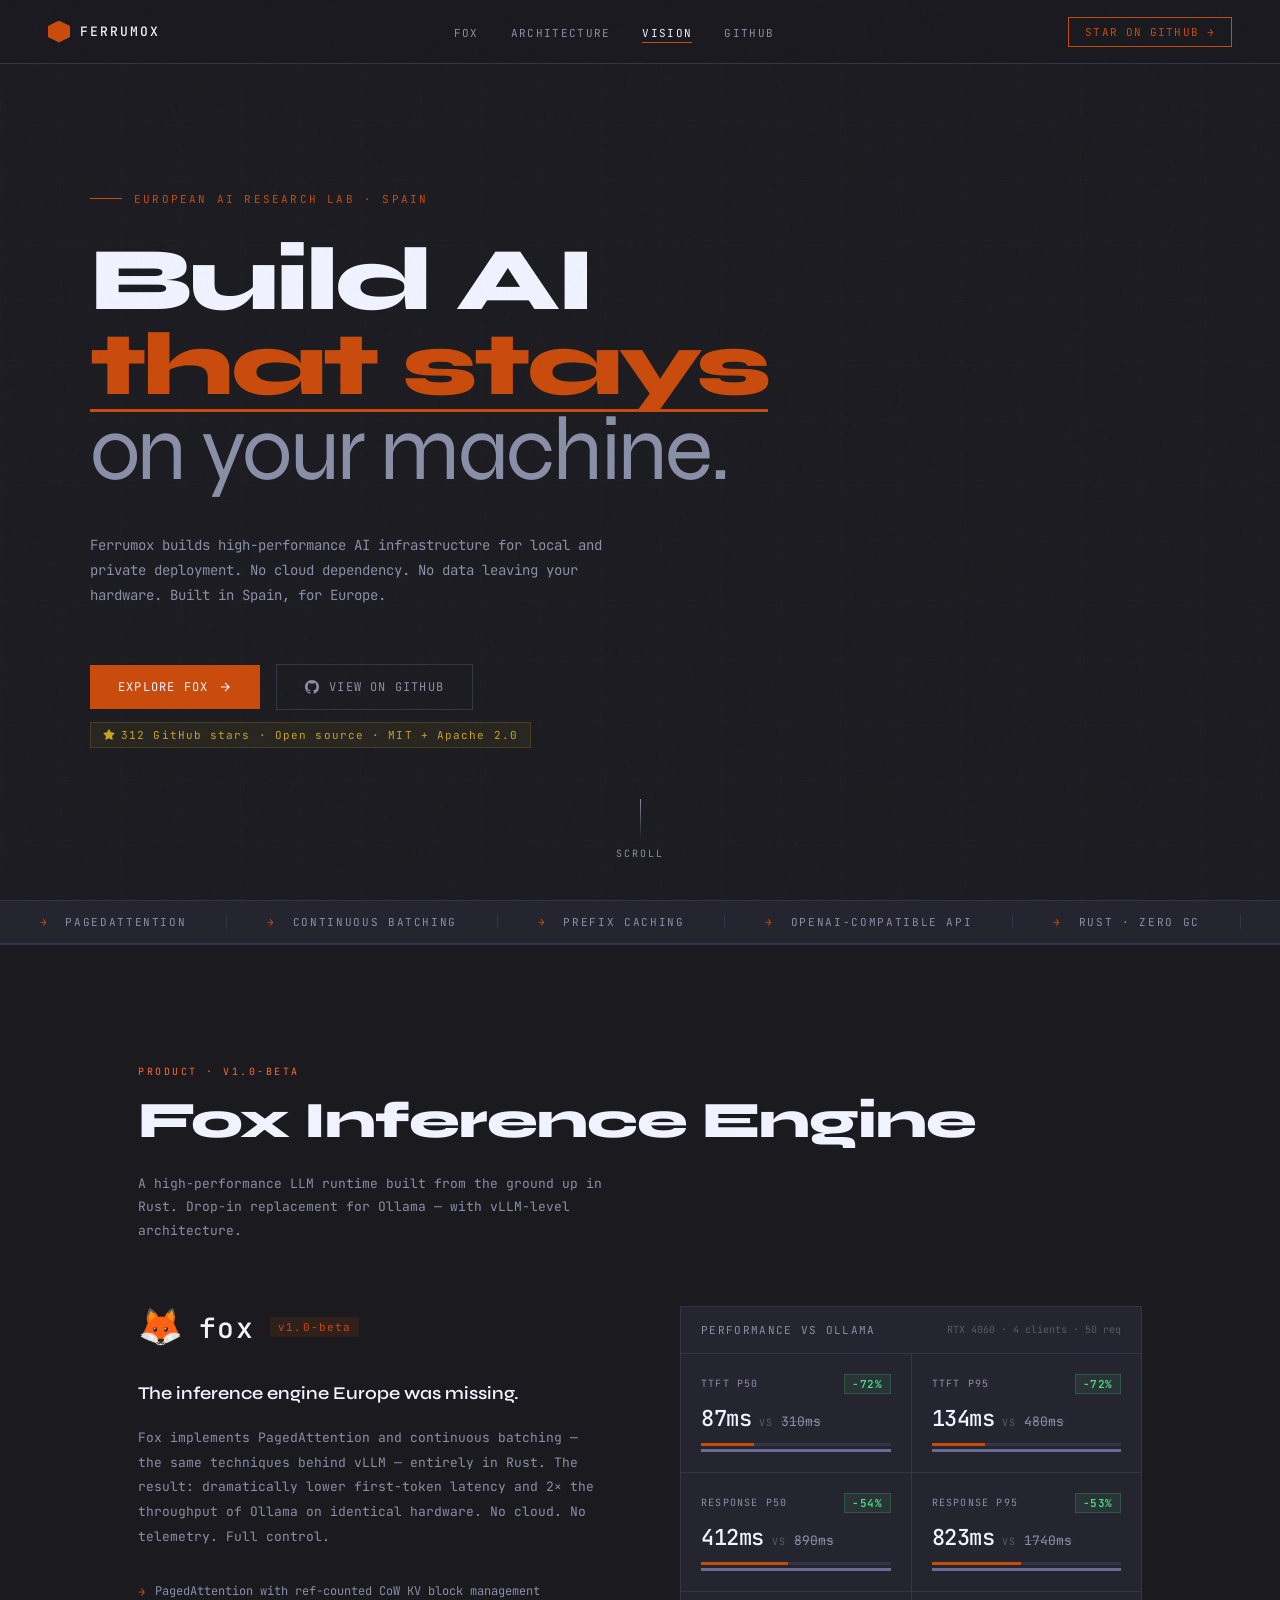
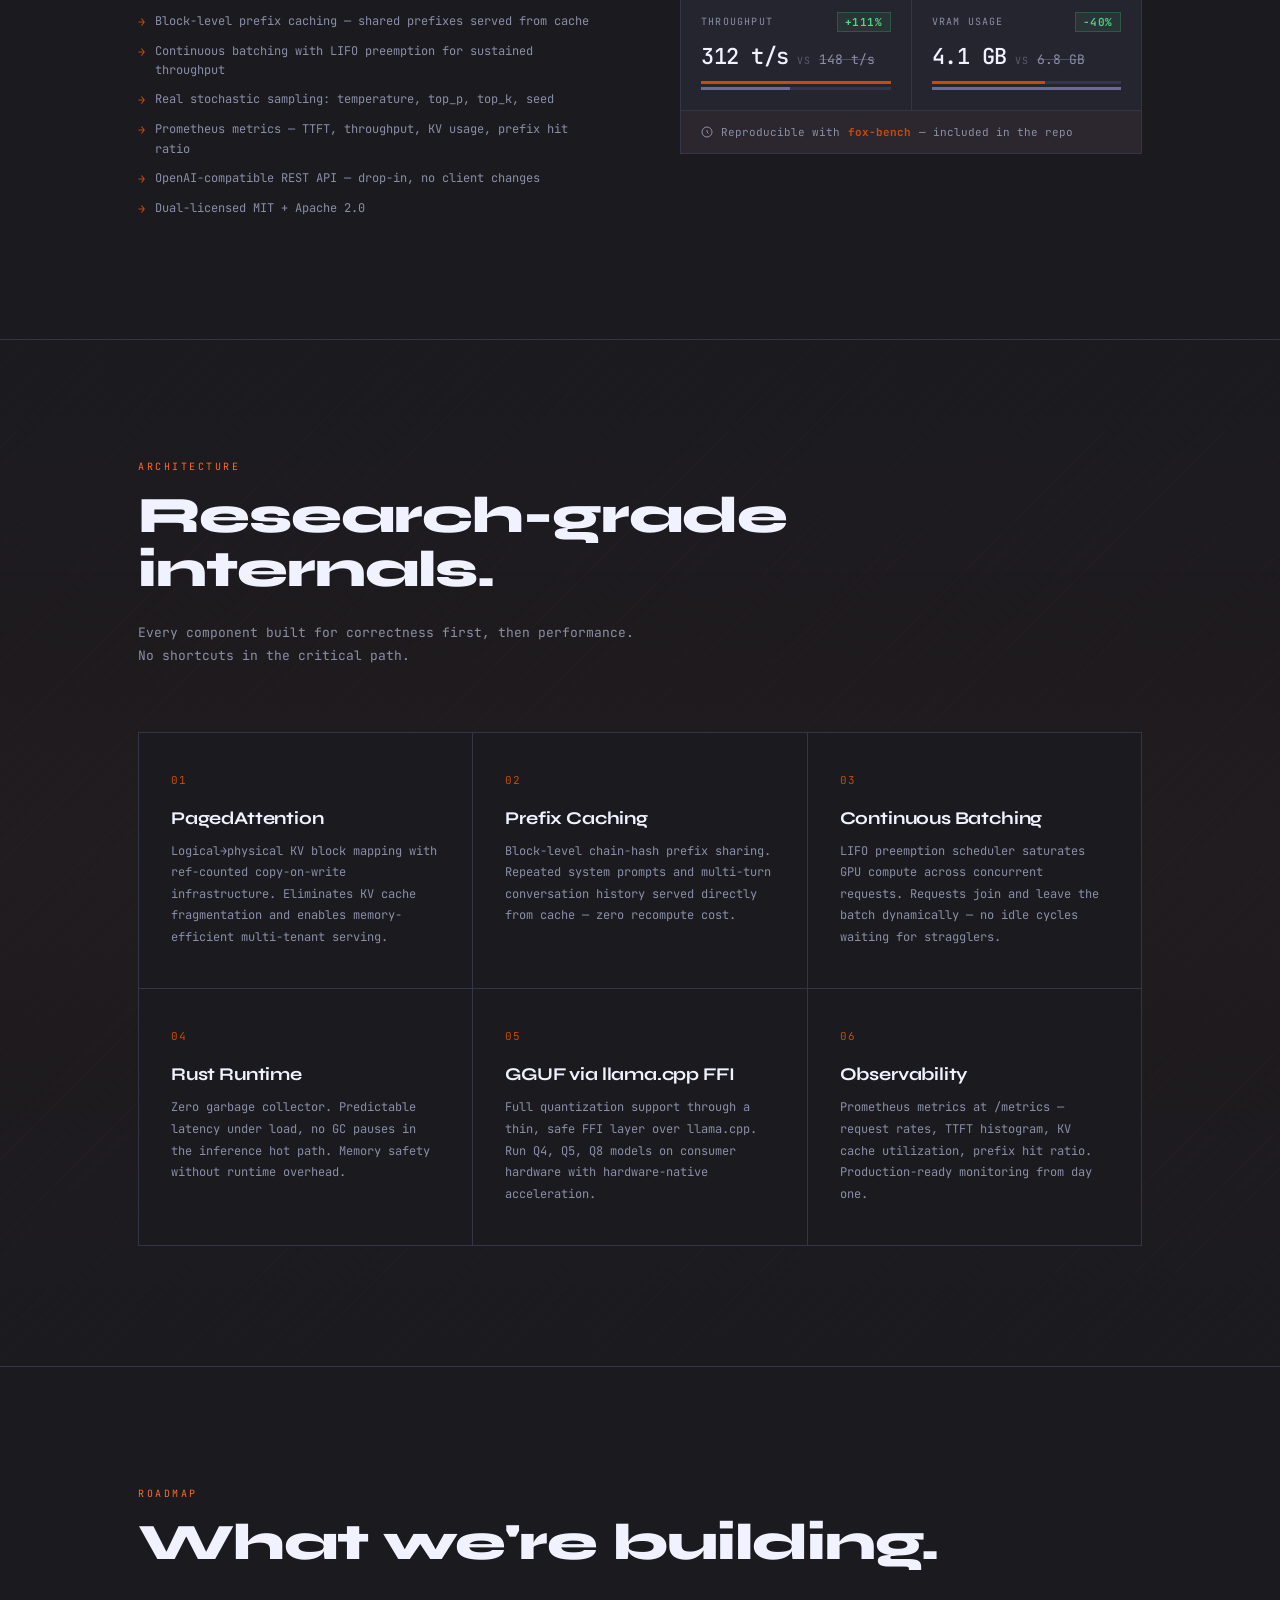
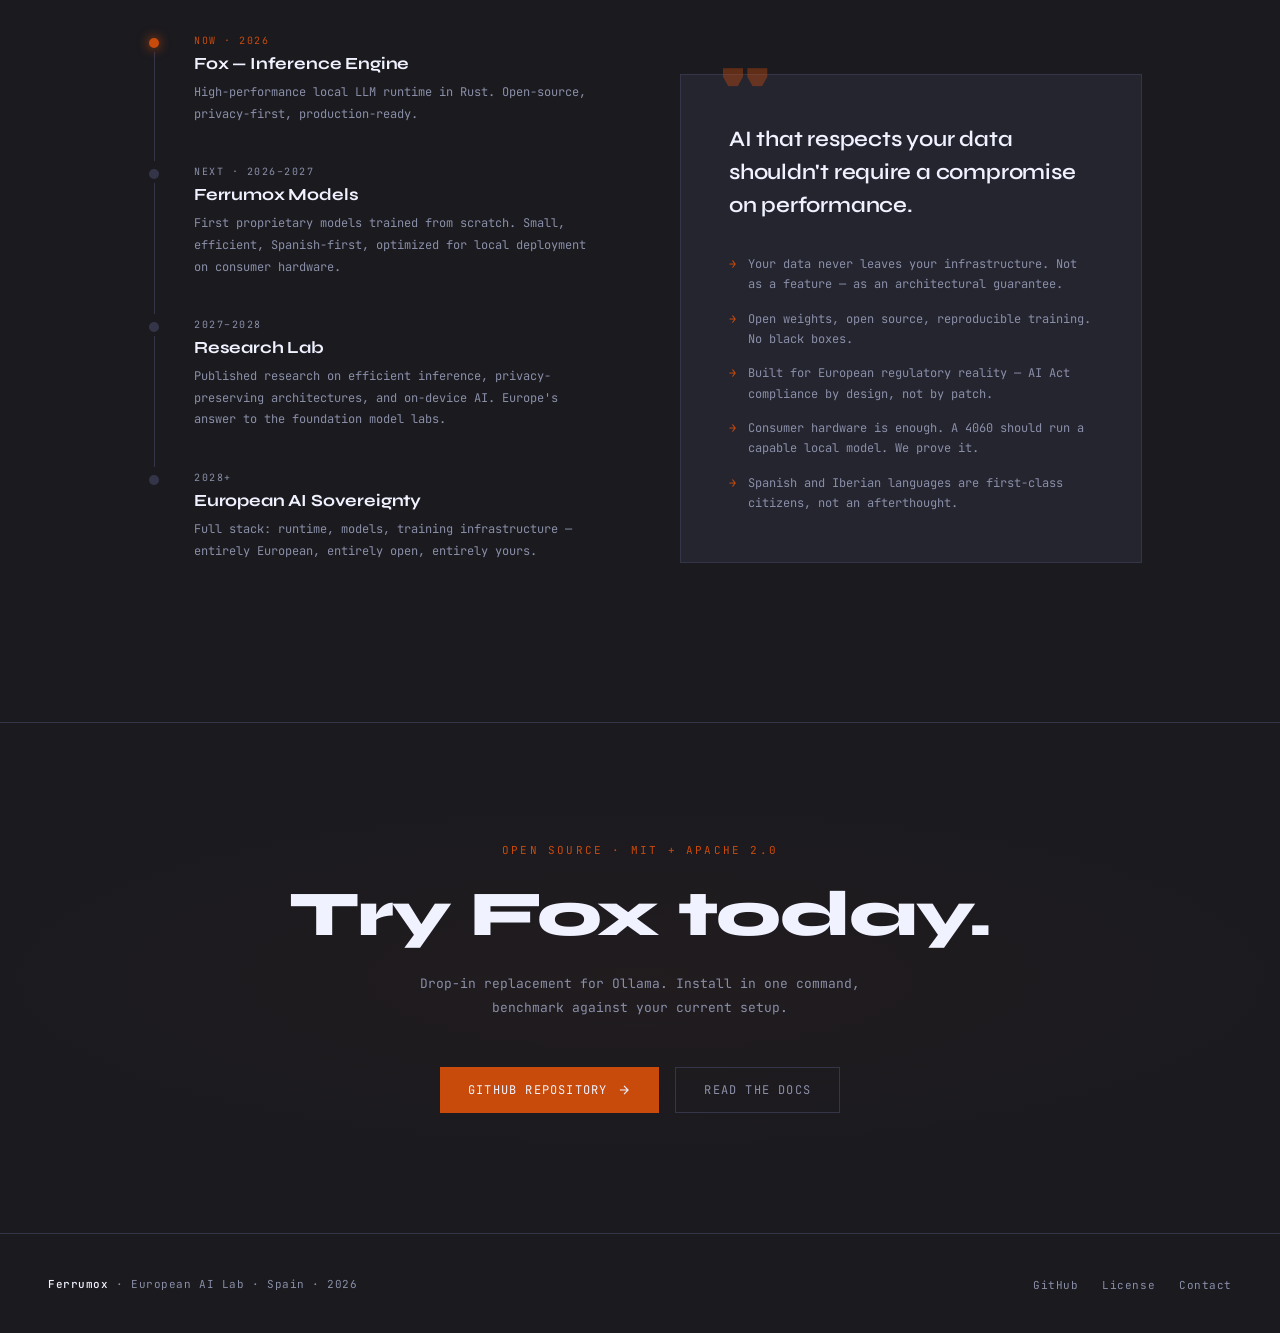
==== index.html @ 3d8991b3 "deploy: 9fbdbcf" ====
<!DOCTYPE html><html lang="en"> <head><meta charset="UTF-8"><meta name="viewport" content="width=device-width, initial-scale=1.0"><link rel="icon" type="image/svg+xml" href="/favicon.svg"><meta name="generator" content="Astro v5.18.0"><title>Ferrumox — High-Performance Local AI Runtime</title><meta name="description" content="Fastest open-source LLM runtime built in Rust. Drop-in Ollama replacement with vLLM architecture. Privacy-first, no cloud. Built in Spain, for Europe."><link rel="canonical" href="https://ferrumox.com/"><!-- Open Graph --><meta property="og:type" content="website"><meta property="og:url" content="https://ferrumox.com/"><meta property="og:title" content="Ferrumox — High-Performance Local AI Runtime"><meta property="og:description" content="Fastest open-source LLM runtime built in Rust. Drop-in Ollama replacement with vLLM architecture. Privacy-first, no cloud. Built in Spain, for Europe."><meta property="og:image" content="/og-image.png"><!-- Twitter --><meta name="twitter:card" content="summary_large_image"><meta name="twitter:title" content="Ferrumox — High-Performance Local AI Runtime"><meta name="twitter:description" content="Fastest open-source LLM runtime built in Rust. Drop-in Ollama replacement with vLLM architecture. Privacy-first, no cloud. Built in Spain, for Europe."><meta name="twitter:image" content="/og-image.png"><!-- Fonts (self-hosted via CSS font-face in global.css if available, fallback to Google) --><link rel="preconnect" href="https://fonts.googleapis.com"><link rel="preconnect" href="https://fonts.gstatic.com" crossorigin><link href="https://fonts.googleapis.com/css2?family=Syne:wght@400;600;700;800&family=JetBrains+Mono:wght@300;400;500&display=swap" rel="stylesheet"><style>:root{--rust: #C94B0C;--rust-bright: #FF6B2B;--rust-dark: #8B2E00;--iron: #1A1A1F;--iron-mid: #252530;--iron-light: #35354A;--steel: #8A8FA8;--chrome: #D4D8E8;--white: #F0F2FF;--glow: rgba(201, 75, 12, .35);--border-rust: rgba(201, 75, 12, .15);--border-rust-mid: rgba(201, 75, 12, .25);--border-rust-strong: rgba(201, 75, 12, .4);--bg-rust-subtle: rgba(201, 75, 12, .04);--bg-rust-low: rgba(201, 75, 12, .08);--bg-rust-mid: rgba(201, 75, 12, .12);--font-display: "Syne", sans-serif;--font-body: "Syne", sans-serif;--font-mono: "JetBrains Mono", monospace;--section-px: clamp(1.5rem, 5vw, 3rem);--section-py: clamp(4rem, 8vw, 7rem);--max-w: 1300px}*,*:before,*:after{box-sizing:border-box;margin:0;padding:0}html{scroll-behavior:smooth;scrollbar-width:thin;scrollbar-color:var(--rust-dark) var(--iron)}::-webkit-scrollbar{width:6px}::-webkit-scrollbar-track{background:var(--iron)}::-webkit-scrollbar-thumb{background:var(--rust-dark)}::-webkit-scrollbar-thumb:hover{background:var(--rust)}body{background-color:var(--iron);color:var(--chrome);font-family:var(--font-body);overflow-x:hidden;cursor:default}a{color:inherit}img,svg{display:block}body:before{content:"";position:fixed;inset:0;background-image:url("data:image/svg+xml,%3Csvg viewBox='0 0 200 200' xmlns='http://www.w3.org/2000/svg'%3E%3Cfilter id='noise'%3E%3CfeTurbulence type='fractalNoise' baseFrequency='0.9' numOctaves='4' stitchTiles='stitch'/%3E%3C/filter%3E%3Crect width='100%25' height='100%25' filter='url(%23noise)' opacity='0.04'/%3E%3C/svg%3E");pointer-events:none;z-index:9999;opacity:.5}@keyframes fadeUp{0%{opacity:0;transform:translateY(24px)}to{opacity:1;transform:translateY(0)}}@keyframes blink{50%{opacity:0}}@keyframes glowPulse{0%,to{opacity:.6}50%{opacity:1}}@keyframes countUp{0%{opacity:0;transform:translateY(8px)}to{opacity:1;transform:translateY(0)}}@media(prefers-reduced-motion:reduce){*,*:before,*:after{animation-duration:.01ms!important;animation-iteration-count:1!important;transition-duration:.01ms!important}html{scroll-behavior:auto}}
</style>
<link rel="stylesheet" href="/_astro/index.XefMNobZ.css"></head> <body>  <nav aria-label="Main navigation" data-astro-cid-ur2fpolz> <a href="/" class="nav-logo" data-astro-cid-ur2fpolz> <div class="nav-logo-mark" aria-hidden="true" data-astro-cid-ur2fpolz></div>
Ferrumox
</a> <ul class="nav-links" role="list" data-astro-cid-ur2fpolz> <li data-astro-cid-ur2fpolz><a href="#fox" data-section="fox" data-astro-cid-ur2fpolz>Fox</a></li> <li data-astro-cid-ur2fpolz><a href="#architecture" data-section="architecture" data-astro-cid-ur2fpolz>Architecture</a></li> <li data-astro-cid-ur2fpolz><a href="#vision" data-section="vision" data-astro-cid-ur2fpolz>Vision</a></li> <li data-astro-cid-ur2fpolz> <a href="https://github.com/ferrumox/fox" target="_blank" rel="noopener noreferrer" data-astro-cid-ur2fpolz>
GitHub
</a> </li> </ul> <a href="https://github.com/ferrumox/fox" class="nav-cta" target="_blank" rel="noopener noreferrer" aria-label="Star Ferrumox Fox on GitHub" data-astro-cid-ur2fpolz>
Star on GitHub &rarr;
</a> </nav>  <main data-astro-cid-j7pv25f6> <section class="hero" data-astro-cid-anhloy43> <div class="hero-inner" data-astro-cid-anhloy43> <div class="hero-tag fade-up" data-astro-cid-anhloy43>European AI Research Lab &middot; Spain</div> <h1 class="hero-title fade-up delay-1" data-astro-cid-anhloy43> <span class="line-1" data-astro-cid-anhloy43>Build AI</span><br data-astro-cid-anhloy43> <span class="line-2" data-astro-cid-anhloy43>that stays</span><br data-astro-cid-anhloy43> <span class="line-3" data-astro-cid-anhloy43>on your machine.</span> </h1> <p class="hero-desc fade-up delay-2" data-astro-cid-anhloy43>
Ferrumox builds high-performance AI infrastructure for local and private deployment.
      No cloud dependency. No data leaving your hardware.
      Built in Spain, for Europe.
</p> <div class="hero-actions fade-up delay-3" data-astro-cid-anhloy43> <a href="#fox" class="btn-primary" data-astro-cid-anhloy43>
Explore Fox
<svg width="14" height="14" fill="none" stroke="currentColor" stroke-width="2" viewBox="0 0 24 24" aria-hidden="true" data-astro-cid-anhloy43> <path d="M5 12h14M12 5l7 7-7 7" data-astro-cid-anhloy43></path> </svg> </a> <a href="https://github.com/ferrumox/fox" class="btn-secondary" target="_blank" rel="noopener noreferrer" data-astro-cid-anhloy43> <svg width="14" height="14" fill="currentColor" viewBox="0 0 24 24" aria-hidden="true" data-astro-cid-anhloy43> <path d="M12 0C5.37 0 0 5.37 0 12c0 5.31 3.435 9.795 8.205 11.385.6.105.825-.255.825-.57 0-.285-.015-1.23-.015-2.235-3.015.555-3.795-.735-4.035-1.41-.135-.345-.72-1.41-1.23-1.695-.42-.225-1.02-.78-.015-.795.945-.015 1.62.87 1.845 1.23 1.08 1.815 2.805 1.305 3.495.99.105-.78.42-1.305.765-1.605-2.67-.3-5.46-1.335-5.46-5.925 0-1.305.465-2.385 1.23-3.225-.12-.3-.54-1.53.12-3.18 0 0 1.005-.315 3.3 1.23.96-.27 1.98-.405 3-.405s2.04.135 3 .405c2.295-1.56 3.3-1.23 3.3-1.23.66 1.65.24 2.88.12 3.18.765.84 1.23 1.905 1.23 3.225 0 4.605-2.805 5.625-5.475 5.925.435.375.81 1.095.81 2.22 0 1.605-.015 2.895-.015 3.3 0 .315.225.69.825.57A12.02 12.02 0 0024 12c0-6.63-5.37-12-12-12z" data-astro-cid-anhloy43></path> </svg>
View on GitHub
</a> </div> <div class="hero-proof fade-up delay-4" data-astro-cid-anhloy43> <svg width="12" height="12" fill="currentColor" viewBox="0 0 16 16" aria-hidden="true" data-astro-cid-anhloy43> <path d="M8 .25a.75.75 0 01.673.418l1.882 3.815 4.21.612a.75.75 0 01.416 1.279l-3.046 2.97.719 4.192a.75.75 0 01-1.088.791L8 12.347l-3.766 1.98a.75.75 0 01-1.088-.79l.72-4.194L.818 6.374a.75.75 0 01.416-1.28l4.21-.611L7.327.668A.75.75 0 018 .25z" data-astro-cid-anhloy43></path> </svg>
312 GitHub stars &middot; Open source &middot; MIT + Apache 2.0
</div> </div> <div class="hero-scroll" aria-hidden="true" data-astro-cid-anhloy43> <div class="scroll-line" data-astro-cid-anhloy43></div>
scroll
</div> </section>  <div class="marquee-wrap" aria-hidden="true" data-astro-cid-4ymcq6c5> <div class="marquee-track" data-astro-cid-4ymcq6c5> <div class="marquee-item" data-astro-cid-4ymcq6c5><span data-astro-cid-4ymcq6c5>&rarr;</span> PagedAttention</div><div class="marquee-item" data-astro-cid-4ymcq6c5><span data-astro-cid-4ymcq6c5>&rarr;</span> Continuous Batching</div><div class="marquee-item" data-astro-cid-4ymcq6c5><span data-astro-cid-4ymcq6c5>&rarr;</span> Prefix Caching</div><div class="marquee-item" data-astro-cid-4ymcq6c5><span data-astro-cid-4ymcq6c5>&rarr;</span> OpenAI-Compatible API</div><div class="marquee-item" data-astro-cid-4ymcq6c5><span data-astro-cid-4ymcq6c5>&rarr;</span> Rust · Zero GC</div><div class="marquee-item" data-astro-cid-4ymcq6c5><span data-astro-cid-4ymcq6c5>&rarr;</span> GGUF Support</div><div class="marquee-item" data-astro-cid-4ymcq6c5><span data-astro-cid-4ymcq6c5>&rarr;</span> 312 tokens/sec</div><div class="marquee-item" data-astro-cid-4ymcq6c5><span data-astro-cid-4ymcq6c5>&rarr;</span> Privacy First</div><div class="marquee-item" data-astro-cid-4ymcq6c5><span data-astro-cid-4ymcq6c5>&rarr;</span> MIT + Apache 2.0</div><div class="marquee-item" data-astro-cid-4ymcq6c5><span data-astro-cid-4ymcq6c5>&rarr;</span> EU AI Act Ready</div><div class="marquee-item" data-astro-cid-4ymcq6c5><span data-astro-cid-4ymcq6c5>&rarr;</span> PagedAttention</div><div class="marquee-item" data-astro-cid-4ymcq6c5><span data-astro-cid-4ymcq6c5>&rarr;</span> Continuous Batching</div><div class="marquee-item" data-astro-cid-4ymcq6c5><span data-astro-cid-4ymcq6c5>&rarr;</span> Prefix Caching</div><div class="marquee-item" data-astro-cid-4ymcq6c5><span data-astro-cid-4ymcq6c5>&rarr;</span> OpenAI-Compatible API</div><div class="marquee-item" data-astro-cid-4ymcq6c5><span data-astro-cid-4ymcq6c5>&rarr;</span> Rust · Zero GC</div><div class="marquee-item" data-astro-cid-4ymcq6c5><span data-astro-cid-4ymcq6c5>&rarr;</span> GGUF Support</div><div class="marquee-item" data-astro-cid-4ymcq6c5><span data-astro-cid-4ymcq6c5>&rarr;</span> 312 tokens/sec</div><div class="marquee-item" data-astro-cid-4ymcq6c5><span data-astro-cid-4ymcq6c5>&rarr;</span> Privacy First</div><div class="marquee-item" data-astro-cid-4ymcq6c5><span data-astro-cid-4ymcq6c5>&rarr;</span> MIT + Apache 2.0</div><div class="marquee-item" data-astro-cid-4ymcq6c5><span data-astro-cid-4ymcq6c5>&rarr;</span> EU AI Act Ready</div> </div> </div>  <section class="fox-section" id="fox" data-astro-cid-tglyzqyx> <div class="section-inner" data-astro-cid-tglyzqyx> <div class="section-label" data-astro-cid-tglyzqyx>Product &middot; v1.0-beta</div> <h2 class="section-title" data-astro-cid-tglyzqyx>Fox Inference Engine</h2> <p class="section-sub" data-astro-cid-tglyzqyx>
A high-performance LLM runtime built from the ground up in Rust.
      Drop-in replacement for Ollama &mdash; with vLLM-level architecture.
</p> <div class="fox-grid" data-astro-cid-tglyzqyx> <!-- Left: product description --> <div data-astro-cid-tglyzqyx> <div class="fox-logo-area" data-astro-cid-tglyzqyx> <span class="fox-icon" role="img" aria-label="Fox" data-astro-cid-tglyzqyx>🦊</span> <span class="fox-name" data-astro-cid-tglyzqyx>fox</span> <span class="fox-version" data-astro-cid-tglyzqyx>v1.0-beta</span> </div> <p class="fox-tagline" data-astro-cid-tglyzqyx>The inference engine Europe was missing.</p> <p class="fox-desc" data-astro-cid-tglyzqyx>
Fox implements PagedAttention and continuous batching &mdash; the same techniques behind vLLM &mdash;
          entirely in Rust. The result: dramatically lower first-token latency and 2&times; the throughput
          of Ollama on identical hardware. No cloud. No telemetry. Full control.
</p> <ul class="fox-features" aria-label="Fox features" data-astro-cid-tglyzqyx> <li data-astro-cid-tglyzqyx>PagedAttention with ref-counted CoW KV block management</li><li data-astro-cid-tglyzqyx>Block-level prefix caching — shared prefixes served from cache</li><li data-astro-cid-tglyzqyx>Continuous batching with LIFO preemption for sustained throughput</li><li data-astro-cid-tglyzqyx>Real stochastic sampling: temperature, top_p, top_k, seed</li><li data-astro-cid-tglyzqyx>Prometheus metrics — TTFT, throughput, KV usage, prefix hit ratio</li><li data-astro-cid-tglyzqyx>OpenAI-compatible REST API — drop-in, no client changes</li><li data-astro-cid-tglyzqyx>Dual-licensed MIT + Apache 2.0</li> </ul> </div> <!-- Right: benchmark panel --> <div class="bench-panel" data-astro-cid-tglyzqyx> <div class="bench-header" data-astro-cid-tglyzqyx> <span class="bench-title" data-astro-cid-tglyzqyx>Performance vs Ollama</span> <span class="bench-hardware" data-astro-cid-tglyzqyx>RTX 4060 · 4 clients · 50 req</span> </div> <div class="bench-cards" data-astro-cid-tglyzqyx> <div class="bench-card" data-astro-cid-tglyzqyx> <div class="bench-card-top" data-astro-cid-tglyzqyx> <span class="bench-metric" data-astro-cid-tglyzqyx>TTFT P50</span> <span class="bench-delta" data-astro-cid-tglyzqyx>−72%</span> </div> <div class="bench-values" data-astro-cid-tglyzqyx> <span class="bench-fox" data-astro-cid-tglyzqyx>87ms</span> <span class="bench-vs" data-astro-cid-tglyzqyx>vs</span> <span class="bench-ollama" data-astro-cid-tglyzqyx>310ms</span> </div> <div class="bench-bars" aria-hidden="true" data-astro-cid-tglyzqyx> <div class="bench-bar-track" data-astro-cid-tglyzqyx> <div class="bench-bar-fill bench-bar-fill--fox bench-bar" data-w="28%" style="width:0%" data-astro-cid-tglyzqyx></div> </div> <div class="bench-bar-track" data-astro-cid-tglyzqyx> <div class="bench-bar-fill bench-bar-fill--ollama bench-bar" data-w="100%" style="width:0%" data-astro-cid-tglyzqyx></div> </div> </div> </div><div class="bench-card" data-astro-cid-tglyzqyx> <div class="bench-card-top" data-astro-cid-tglyzqyx> <span class="bench-metric" data-astro-cid-tglyzqyx>TTFT P95</span> <span class="bench-delta" data-astro-cid-tglyzqyx>−72%</span> </div> <div class="bench-values" data-astro-cid-tglyzqyx> <span class="bench-fox" data-astro-cid-tglyzqyx>134ms</span> <span class="bench-vs" data-astro-cid-tglyzqyx>vs</span> <span class="bench-ollama" data-astro-cid-tglyzqyx>480ms</span> </div> <div class="bench-bars" aria-hidden="true" data-astro-cid-tglyzqyx> <div class="bench-bar-track" data-astro-cid-tglyzqyx> <div class="bench-bar-fill bench-bar-fill--fox bench-bar" data-w="28%" style="width:0%" data-astro-cid-tglyzqyx></div> </div> <div class="bench-bar-track" data-astro-cid-tglyzqyx> <div class="bench-bar-fill bench-bar-fill--ollama bench-bar" data-w="100%" style="width:0%" data-astro-cid-tglyzqyx></div> </div> </div> </div><div class="bench-card" data-astro-cid-tglyzqyx> <div class="bench-card-top" data-astro-cid-tglyzqyx> <span class="bench-metric" data-astro-cid-tglyzqyx>Response P50</span> <span class="bench-delta" data-astro-cid-tglyzqyx>−54%</span> </div> <div class="bench-values" data-astro-cid-tglyzqyx> <span class="bench-fox" data-astro-cid-tglyzqyx>412ms</span> <span class="bench-vs" data-astro-cid-tglyzqyx>vs</span> <span class="bench-ollama" data-astro-cid-tglyzqyx>890ms</span> </div> <div class="bench-bars" aria-hidden="true" data-astro-cid-tglyzqyx> <div class="bench-bar-track" data-astro-cid-tglyzqyx> <div class="bench-bar-fill bench-bar-fill--fox bench-bar" data-w="46%" style="width:0%" data-astro-cid-tglyzqyx></div> </div> <div class="bench-bar-track" data-astro-cid-tglyzqyx> <div class="bench-bar-fill bench-bar-fill--ollama bench-bar" data-w="100%" style="width:0%" data-astro-cid-tglyzqyx></div> </div> </div> </div><div class="bench-card" data-astro-cid-tglyzqyx> <div class="bench-card-top" data-astro-cid-tglyzqyx> <span class="bench-metric" data-astro-cid-tglyzqyx>Response P95</span> <span class="bench-delta" data-astro-cid-tglyzqyx>−53%</span> </div> <div class="bench-values" data-astro-cid-tglyzqyx> <span class="bench-fox" data-astro-cid-tglyzqyx>823ms</span> <span class="bench-vs" data-astro-cid-tglyzqyx>vs</span> <span class="bench-ollama" data-astro-cid-tglyzqyx>1740ms</span> </div> <div class="bench-bars" aria-hidden="true" data-astro-cid-tglyzqyx> <div class="bench-bar-track" data-astro-cid-tglyzqyx> <div class="bench-bar-fill bench-bar-fill--fox bench-bar" data-w="47%" style="width:0%" data-astro-cid-tglyzqyx></div> </div> <div class="bench-bar-track" data-astro-cid-tglyzqyx> <div class="bench-bar-fill bench-bar-fill--ollama bench-bar" data-w="100%" style="width:0%" data-astro-cid-tglyzqyx></div> </div> </div> </div><div class="bench-card" data-astro-cid-tglyzqyx> <div class="bench-card-top" data-astro-cid-tglyzqyx> <span class="bench-metric" data-astro-cid-tglyzqyx>Throughput</span> <span class="bench-delta" data-astro-cid-tglyzqyx>+111%</span> </div> <div class="bench-values" data-astro-cid-tglyzqyx> <span class="bench-fox" data-astro-cid-tglyzqyx>312 t/s</span> <span class="bench-vs" data-astro-cid-tglyzqyx>vs</span> <span class="bench-ollama" data-astro-cid-tglyzqyx>148 t/s</span> </div> <div class="bench-bars" aria-hidden="true" data-astro-cid-tglyzqyx> <div class="bench-bar-track" data-astro-cid-tglyzqyx> <div class="bench-bar-fill bench-bar-fill--fox bench-bar" data-w="100%" style="width:0%" data-astro-cid-tglyzqyx></div> </div> <div class="bench-bar-track" data-astro-cid-tglyzqyx> <div class="bench-bar-fill bench-bar-fill--ollama bench-bar" data-w="47%" style="width:0%" data-astro-cid-tglyzqyx></div> </div> </div> </div><div class="bench-card" data-astro-cid-tglyzqyx> <div class="bench-card-top" data-astro-cid-tglyzqyx> <span class="bench-metric" data-astro-cid-tglyzqyx>VRAM Usage</span> <span class="bench-delta" data-astro-cid-tglyzqyx>−40%</span> </div> <div class="bench-values" data-astro-cid-tglyzqyx> <span class="bench-fox" data-astro-cid-tglyzqyx>4.1 GB</span> <span class="bench-vs" data-astro-cid-tglyzqyx>vs</span> <span class="bench-ollama" data-astro-cid-tglyzqyx>6.8 GB</span> </div> <div class="bench-bars" aria-hidden="true" data-astro-cid-tglyzqyx> <div class="bench-bar-track" data-astro-cid-tglyzqyx> <div class="bench-bar-fill bench-bar-fill--fox bench-bar" data-w="60%" style="width:0%" data-astro-cid-tglyzqyx></div> </div> <div class="bench-bar-track" data-astro-cid-tglyzqyx> <div class="bench-bar-fill bench-bar-fill--ollama bench-bar" data-w="100%" style="width:0%" data-astro-cid-tglyzqyx></div> </div> </div> </div> </div> <div class="bench-footer" data-astro-cid-tglyzqyx> <svg width="12" height="12" fill="none" stroke="currentColor" stroke-width="2" viewBox="0 0 24 24" aria-hidden="true" data-astro-cid-tglyzqyx> <circle cx="12" cy="12" r="10" data-astro-cid-tglyzqyx></circle><path d="M12 8v4l3 3" data-astro-cid-tglyzqyx></path> </svg>
Reproducible with <strong data-astro-cid-tglyzqyx>fox-bench</strong> &mdash; included in the repo
</div> </div> </div> </div> </section> <script type="module">const n=document.querySelectorAll(".bench-bar-fill.bench-bar"),c=document.querySelector(".bench-panel");if(c&&n.length){const e=new IntersectionObserver(r=>{r.forEach(o=>{o.isIntersecting&&(n.forEach((t,s)=>{const h=t.dataset.w??"0%";setTimeout(()=>{t.style.width=h},s*80)}),e.disconnect())})},{threshold:.3});e.observe(c)}</script>  <section class="arch-section" id="architecture" data-astro-cid-bipx4ki2> <div class="section-inner" data-astro-cid-bipx4ki2> <div class="section-label" data-astro-cid-bipx4ki2>Architecture</div> <h2 class="section-title" data-astro-cid-bipx4ki2>Research-grade internals.</h2> <p class="section-sub" data-astro-cid-bipx4ki2>Every component built for correctness first, then performance. No shortcuts in the critical path.</p> <div class="arch-grid" data-astro-cid-bipx4ki2> <div class="arch-card" data-astro-cid-bipx4ki2> <div class="arch-num" aria-hidden="true" data-astro-cid-bipx4ki2>01</div> <h3 class="arch-name" data-astro-cid-bipx4ki2>PagedAttention</h3> <p class="arch-desc" data-astro-cid-bipx4ki2>Logical→physical KV block mapping with ref-counted copy-on-write infrastructure. Eliminates KV cache fragmentation and enables memory-efficient multi-tenant serving.</p> </div><div class="arch-card" data-astro-cid-bipx4ki2> <div class="arch-num" aria-hidden="true" data-astro-cid-bipx4ki2>02</div> <h3 class="arch-name" data-astro-cid-bipx4ki2>Prefix Caching</h3> <p class="arch-desc" data-astro-cid-bipx4ki2>Block-level chain-hash prefix sharing. Repeated system prompts and multi-turn conversation history served directly from cache — zero recompute cost.</p> </div><div class="arch-card" data-astro-cid-bipx4ki2> <div class="arch-num" aria-hidden="true" data-astro-cid-bipx4ki2>03</div> <h3 class="arch-name" data-astro-cid-bipx4ki2>Continuous Batching</h3> <p class="arch-desc" data-astro-cid-bipx4ki2>LIFO preemption scheduler saturates GPU compute across concurrent requests. Requests join and leave the batch dynamically — no idle cycles waiting for stragglers.</p> </div><div class="arch-card" data-astro-cid-bipx4ki2> <div class="arch-num" aria-hidden="true" data-astro-cid-bipx4ki2>04</div> <h3 class="arch-name" data-astro-cid-bipx4ki2>Rust Runtime</h3> <p class="arch-desc" data-astro-cid-bipx4ki2>Zero garbage collector. Predictable latency under load, no GC pauses in the inference hot path. Memory safety without runtime overhead.</p> </div><div class="arch-card" data-astro-cid-bipx4ki2> <div class="arch-num" aria-hidden="true" data-astro-cid-bipx4ki2>05</div> <h3 class="arch-name" data-astro-cid-bipx4ki2>GGUF via llama.cpp FFI</h3> <p class="arch-desc" data-astro-cid-bipx4ki2>Full quantization support through a thin, safe FFI layer over llama.cpp. Run Q4, Q5, Q8 models on consumer hardware with hardware-native acceleration.</p> </div><div class="arch-card" data-astro-cid-bipx4ki2> <div class="arch-num" aria-hidden="true" data-astro-cid-bipx4ki2>06</div> <h3 class="arch-name" data-astro-cid-bipx4ki2>Observability</h3> <p class="arch-desc" data-astro-cid-bipx4ki2>Prometheus metrics at /metrics — request rates, TTFT histogram, KV cache utilization, prefix hit ratio. Production-ready monitoring from day one.</p> </div> </div> </div> </section>  <section class="vision-section" id="vision" data-astro-cid-xgbbfw5k> <div class="section-inner" data-astro-cid-xgbbfw5k> <div class="section-label" data-astro-cid-xgbbfw5k>Roadmap</div> <h2 class="section-title" data-astro-cid-xgbbfw5k>What we're building.</h2> <div class="vision-grid" data-astro-cid-xgbbfw5k> <div class="vision-timeline" data-astro-cid-xgbbfw5k> <div class="tl-item active" data-astro-cid-xgbbfw5k> <div class="tl-left" aria-hidden="true" data-astro-cid-xgbbfw5k> <div class="tl-dot" data-astro-cid-xgbbfw5k></div> <div class="tl-line" data-astro-cid-xgbbfw5k></div> </div> <div class="tl-content" data-astro-cid-xgbbfw5k> <div class="tl-phase" data-astro-cid-xgbbfw5k>Now · 2026</div> <h3 class="tl-title" data-astro-cid-xgbbfw5k>Fox — Inference Engine</h3> <p class="tl-desc" data-astro-cid-xgbbfw5k>High-performance local LLM runtime in Rust. Open-source, privacy-first, production-ready.</p> </div> </div><div class="tl-item" data-astro-cid-xgbbfw5k> <div class="tl-left" aria-hidden="true" data-astro-cid-xgbbfw5k> <div class="tl-dot" data-astro-cid-xgbbfw5k></div> <div class="tl-line" data-astro-cid-xgbbfw5k></div> </div> <div class="tl-content" data-astro-cid-xgbbfw5k> <div class="tl-phase" data-astro-cid-xgbbfw5k>Next · 2026–2027</div> <h3 class="tl-title" data-astro-cid-xgbbfw5k>Ferrumox Models</h3> <p class="tl-desc" data-astro-cid-xgbbfw5k>First proprietary models trained from scratch. Small, efficient, Spanish-first, optimized for local deployment on consumer hardware.</p> </div> </div><div class="tl-item" data-astro-cid-xgbbfw5k> <div class="tl-left" aria-hidden="true" data-astro-cid-xgbbfw5k> <div class="tl-dot" data-astro-cid-xgbbfw5k></div> <div class="tl-line" data-astro-cid-xgbbfw5k></div> </div> <div class="tl-content" data-astro-cid-xgbbfw5k> <div class="tl-phase" data-astro-cid-xgbbfw5k>2027–2028</div> <h3 class="tl-title" data-astro-cid-xgbbfw5k>Research Lab</h3> <p class="tl-desc" data-astro-cid-xgbbfw5k>Published research on efficient inference, privacy-preserving architectures, and on-device AI. Europe&#39;s answer to the foundation model labs.</p> </div> </div><div class="tl-item" data-astro-cid-xgbbfw5k> <div class="tl-left" aria-hidden="true" data-astro-cid-xgbbfw5k> <div class="tl-dot" data-astro-cid-xgbbfw5k></div> <div class="tl-line" data-astro-cid-xgbbfw5k></div> </div> <div class="tl-content" data-astro-cid-xgbbfw5k> <div class="tl-phase" data-astro-cid-xgbbfw5k>2028+</div> <h3 class="tl-title" data-astro-cid-xgbbfw5k>European AI Sovereignty</h3> <p class="tl-desc" data-astro-cid-xgbbfw5k>Full stack: runtime, models, training infrastructure — entirely European, entirely open, entirely yours.</p> </div> </div> </div> <div class="vision-manifesto" data-astro-cid-xgbbfw5k> <p class="manifesto-text" data-astro-cid-xgbbfw5k>AI that respects your data shouldn't require a compromise on performance.</p> <ul class="manifesto-points" data-astro-cid-xgbbfw5k> <li data-astro-cid-xgbbfw5k><span aria-hidden="true" data-astro-cid-xgbbfw5k>&rarr;</span> Your data never leaves your infrastructure. Not as a feature — as an architectural guarantee.</li><li data-astro-cid-xgbbfw5k><span aria-hidden="true" data-astro-cid-xgbbfw5k>&rarr;</span> Open weights, open source, reproducible training. No black boxes.</li><li data-astro-cid-xgbbfw5k><span aria-hidden="true" data-astro-cid-xgbbfw5k>&rarr;</span> Built for European regulatory reality — AI Act compliance by design, not by patch.</li><li data-astro-cid-xgbbfw5k><span aria-hidden="true" data-astro-cid-xgbbfw5k>&rarr;</span> Consumer hardware is enough. A 4060 should run a capable local model. We prove it.</li><li data-astro-cid-xgbbfw5k><span aria-hidden="true" data-astro-cid-xgbbfw5k>&rarr;</span> Spanish and Iberian languages are first-class citizens, not an afterthought.</li> </ul> </div> </div> </div> </section>  <section class="cta-section" data-astro-cid-q3ksdzw6> <div class="section-inner" data-astro-cid-q3ksdzw6> <div class="cta-pre" data-astro-cid-q3ksdzw6>Open Source &middot; MIT + Apache 2.0</div> <h2 class="cta-title" data-astro-cid-q3ksdzw6>Try Fox today.</h2> <p class="cta-sub" data-astro-cid-q3ksdzw6>
Drop-in replacement for Ollama. Install in one command,
      benchmark against your current setup.
</p> <div class="cta-actions" data-astro-cid-q3ksdzw6> <a href="https://github.com/ferrumox/fox" class="btn-primary" target="_blank" rel="noopener noreferrer" data-astro-cid-q3ksdzw6>
GitHub Repository
<svg width="14" height="14" fill="none" stroke="currentColor" stroke-width="2" viewBox="0 0 24 24" aria-hidden="true" data-astro-cid-q3ksdzw6> <path d="M5 12h14M12 5l7 7-7 7" data-astro-cid-q3ksdzw6></path> </svg> </a> <a href="https://github.com/ferrumox/fox#readme" class="btn-secondary" target="_blank" rel="noopener noreferrer" data-astro-cid-q3ksdzw6>
Read the Docs
</a> </div> </div> </section>  </main> <footer data-astro-cid-fci4lmo7> <div class="footer-left" data-astro-cid-fci4lmo7> <strong data-astro-cid-fci4lmo7>Ferrumox</strong> &middot; European AI Lab &middot; Spain &middot; 2026
</div> <ul class="footer-links" role="list" data-astro-cid-fci4lmo7> <li data-astro-cid-fci4lmo7><a href="https://github.com/ferrumox/fox" target="_blank" rel="noopener noreferrer" data-astro-cid-fci4lmo7>GitHub</a></li> <li data-astro-cid-fci4lmo7><a href="https://github.com/ferrumox/fox/blob/main/LICENSE-MIT" target="_blank" rel="noopener noreferrer" data-astro-cid-fci4lmo7>License</a></li> <li data-astro-cid-fci4lmo7><a href="mailto:hello@ferrumox.com" data-astro-cid-fci4lmo7>Contact</a></li> </ul> </footer>   </body></html> <script type="module">const o=document.querySelectorAll(".nav-links a[data-section]"),a=Array.from(o).map(e=>document.getElementById(e.dataset.section)).filter(Boolean);if(o.length&&a.length){const e=new IntersectionObserver(t=>{t.forEach(n=>{n.isIntersecting&&o.forEach(s=>s.classList.toggle("active",s.dataset.section===n.target.id))})},{rootMargin:"-40% 0px -50% 0px",threshold:0});a.forEach(t=>e.observe(t))}</script>
---- _astro/index.XefMNobZ.css ----
nav[data-astro-cid-ur2fpolz]{position:fixed;top:0;left:0;right:0;z-index:100;display:flex;align-items:center;justify-content:space-between;padding:0 48px;height:64px;border-bottom:1px solid var(--iron-light);background:#1a1a1fe0;backdrop-filter:blur(12px)}.nav-logo[data-astro-cid-ur2fpolz]{font-family:var(--font-mono);font-size:13px;font-weight:500;letter-spacing:.15em;text-transform:uppercase;color:var(--white);text-decoration:none;display:flex;align-items:center;gap:10px}.nav-logo-mark[data-astro-cid-ur2fpolz]{width:22px;height:22px;background:var(--rust);clip-path:polygon(50% 0%,100% 25%,100% 75%,50% 100%,0% 75%,0% 25%);flex-shrink:0}.nav-links[data-astro-cid-ur2fpolz]{display:flex;gap:32px;list-style:none}.nav-links[data-astro-cid-ur2fpolz] a[data-astro-cid-ur2fpolz]{font-family:var(--font-mono);font-size:11px;letter-spacing:.12em;text-transform:uppercase;color:var(--steel);text-decoration:none;transition:color .2s;position:relative}.nav-links[data-astro-cid-ur2fpolz] a[data-astro-cid-ur2fpolz]:after{content:"";position:absolute;bottom:-3px;left:0;width:0;height:1px;background:var(--rust);transition:width .2s}.nav-links[data-astro-cid-ur2fpolz] a[data-astro-cid-ur2fpolz]:hover{color:var(--white)}.nav-links[data-astro-cid-ur2fpolz] a[data-astro-cid-ur2fpolz]:hover:after{width:100%}.nav-links[data-astro-cid-ur2fpolz] a[data-astro-cid-ur2fpolz].active{color:var(--white)}.nav-links[data-astro-cid-ur2fpolz] a[data-astro-cid-ur2fpolz].active:after{width:100%}.nav-cta[data-astro-cid-ur2fpolz]{font-family:var(--font-mono);font-size:11px;letter-spacing:.1em;text-transform:uppercase;color:var(--rust);text-decoration:none;border:1px solid var(--rust);padding:7px 16px;transition:background .2s,color .2s}.nav-cta[data-astro-cid-ur2fpolz]:hover{background:var(--rust);color:var(--white)}@media(max-width:900px){nav[data-astro-cid-ur2fpolz]{padding:0 24px}.nav-links[data-astro-cid-ur2fpolz]{display:none}}@media(max-width:480px){.nav-cta[data-astro-cid-ur2fpolz]{font-size:10px;padding:6px 12px}}.hero[data-astro-cid-anhloy43]{position:relative;min-height:100vh;display:flex;align-items:center;padding:120px 48px 80px;z-index:1;overflow:hidden}.hero[data-astro-cid-anhloy43]:before{content:"";position:absolute;inset:0;background-image:url("data:image/svg+xml,%3Csvg viewBox='0 0 200 200' xmlns='http://www.w3.org/2000/svg'%3E%3Cfilter id='n'%3E%3CfeTurbulence type='fractalNoise' baseFrequency='0.85' numOctaves='4' stitchTiles='stitch'/%3E%3C/filter%3E%3Crect width='100%25' height='100%25' filter='url(%23n)' opacity='0.07'/%3E%3C/svg%3E");background-size:200px 200px;opacity:.35;pointer-events:none;z-index:0}.hero-inner[data-astro-cid-anhloy43]{max-width:1100px;margin:0 auto;width:100%;position:relative;z-index:1}.hero-tag[data-astro-cid-anhloy43]{font-family:var(--font-mono);font-size:11px;letter-spacing:.2em;text-transform:uppercase;color:var(--rust);margin-bottom:32px;display:flex;align-items:center;gap:12px}.hero-tag[data-astro-cid-anhloy43]:before{content:"";display:block;width:32px;height:1px;background:var(--rust);flex-shrink:0}.hero-title[data-astro-cid-anhloy43]{font-family:var(--font-body);font-weight:800;font-style:normal;font-size:clamp(52px,7vw,96px);line-height:.95;letter-spacing:-.03em;margin-bottom:40px;color:var(--white)}.hero-title[data-astro-cid-anhloy43] .line-2[data-astro-cid-anhloy43]{color:var(--rust);position:relative;display:inline-block}.hero-title[data-astro-cid-anhloy43] .line-2[data-astro-cid-anhloy43]:after{content:"";position:absolute;bottom:-4px;left:0;width:0;height:3px;background:var(--rust);animation:titleUnderline .8s .5s ease forwards}@keyframes titleUnderline{to{width:100%}}@media(prefers-reduced-motion:reduce){.hero-title[data-astro-cid-anhloy43] .line-2[data-astro-cid-anhloy43]:after{animation:none;width:100%}}.hero-title[data-astro-cid-anhloy43] .line-3[data-astro-cid-anhloy43]{color:var(--steel);font-weight:400}.hero-desc[data-astro-cid-anhloy43]{max-width:560px;font-family:var(--font-mono);font-size:14px;line-height:1.8;color:var(--steel);margin-bottom:56px}.hero-actions[data-astro-cid-anhloy43]{display:flex;gap:16px;align-items:center;flex-wrap:wrap}.btn-primary[data-astro-cid-anhloy43]{font-family:var(--font-mono);font-size:12px;letter-spacing:.1em;text-transform:uppercase;background:var(--rust);color:var(--white);padding:14px 28px;text-decoration:none;transition:background .2s;display:inline-flex;align-items:center;gap:10px}.btn-primary[data-astro-cid-anhloy43]:hover{background:var(--rust-dark)}.btn-secondary[data-astro-cid-anhloy43]{font-family:var(--font-mono);font-size:12px;letter-spacing:.1em;text-transform:uppercase;color:var(--steel);padding:14px 28px;text-decoration:none;border:1px solid var(--iron-light);transition:border-color .2s,color .2s;display:inline-flex;align-items:center;gap:10px}.btn-secondary[data-astro-cid-anhloy43]:hover{border-color:var(--white);color:var(--white)}.hero-proof[data-astro-cid-anhloy43]{display:inline-flex;align-items:center;gap:6px;font-family:var(--font-mono);font-size:11px;letter-spacing:.1em;color:#c9a227;background:#c9a22712;border:1px solid rgba(201,162,39,.2);padding:5px 12px;margin-top:12px}.hero-scroll[data-astro-cid-anhloy43]{position:absolute;bottom:40px;left:50%;transform:translate(-50%);display:flex;flex-direction:column;align-items:center;gap:8px;font-family:var(--font-mono);font-size:10px;letter-spacing:.2em;text-transform:uppercase;color:var(--steel)}.scroll-line[data-astro-cid-anhloy43]{width:1px;height:40px;background:linear-gradient(to bottom,var(--steel),transparent);animation:scrollPulse 2s ease-in-out infinite}@keyframes scrollPulse{0%,to{opacity:.3}50%{opacity:1}}@media(prefers-reduced-motion:reduce){.scroll-line[data-astro-cid-anhloy43]{animation:none;opacity:.5}}.fade-up[data-astro-cid-anhloy43]{opacity:0;transform:translateY(24px);animation:fadeUp .7s ease forwards}@keyframes fadeUp{to{opacity:1;transform:translateY(0)}}@media(prefers-reduced-motion:reduce){.fade-up[data-astro-cid-anhloy43]{animation:none;opacity:1;transform:none}}.delay-1[data-astro-cid-anhloy43]{animation-delay:.1s}.delay-2[data-astro-cid-anhloy43]{animation-delay:.2s}.delay-3[data-astro-cid-anhloy43]{animation-delay:.35s}.delay-4[data-astro-cid-anhloy43]{animation-delay:.5s}@media(max-width:900px){.hero[data-astro-cid-anhloy43]{padding:100px 24px 60px}}@media(max-width:768px){.hero-title[data-astro-cid-anhloy43]{font-size:clamp(44px,10vw,72px)}}@media(max-width:480px){.hero[data-astro-cid-anhloy43]{padding:90px 16px 60px}.hero-title[data-astro-cid-anhloy43]{font-size:clamp(38px,11vw,56px)}.hero-desc[data-astro-cid-anhloy43]{font-size:13px}}.marquee-wrap[data-astro-cid-4ymcq6c5]{border-top:1px solid var(--iron-light);border-bottom:1px solid var(--iron-light);overflow:hidden;padding:14px 0;background:var(--iron-mid);position:relative;z-index:1}.marquee-track[data-astro-cid-4ymcq6c5]{display:flex;gap:0;white-space:nowrap;animation:marquee 30s linear infinite}@media(prefers-reduced-motion:reduce){.marquee-track[data-astro-cid-4ymcq6c5]{animation-play-state:paused}}.marquee-item[data-astro-cid-4ymcq6c5]{font-family:var(--font-mono);font-size:11px;letter-spacing:.15em;text-transform:uppercase;color:var(--steel);padding:0 40px;border-right:1px solid var(--iron-light);flex-shrink:0}.marquee-item[data-astro-cid-4ymcq6c5] span[data-astro-cid-4ymcq6c5]{color:var(--rust);margin-right:8px}@keyframes marquee{0%{transform:translate(0)}to{transform:translate(-50%)}}.fox-section[data-astro-cid-tglyzqyx]{padding:120px 0;border-top:1px solid var(--iron-light)}.section-inner[data-astro-cid-tglyzqyx]{max-width:1100px;margin:0 auto;padding:0 48px}.section-label[data-astro-cid-tglyzqyx]{font-family:var(--font-mono);font-size:10px;letter-spacing:.25em;text-transform:uppercase;color:var(--rust-bright);margin-bottom:16px}.section-title[data-astro-cid-tglyzqyx]{font-family:var(--font-body);font-weight:800;font-size:clamp(32px,4vw,52px);line-height:1.05;letter-spacing:-.02em;margin-bottom:24px;color:var(--white)}.section-sub[data-astro-cid-tglyzqyx]{font-family:var(--font-mono);font-size:13px;color:var(--steel);max-width:500px;line-height:1.8}.fox-grid[data-astro-cid-tglyzqyx]{display:grid;grid-template-columns:1fr 1fr;gap:80px;align-items:start;margin-top:64px}.fox-logo-area[data-astro-cid-tglyzqyx]{display:flex;align-items:center;gap:16px;margin-bottom:32px}.fox-icon[data-astro-cid-tglyzqyx]{font-size:36px}.fox-name[data-astro-cid-tglyzqyx]{font-family:var(--font-mono);font-size:28px;font-weight:500;letter-spacing:.05em;color:var(--white)}.fox-version[data-astro-cid-tglyzqyx]{font-family:var(--font-mono);font-size:11px;color:var(--rust);background:var(--bg-rust-mid);padding:3px 8px;letter-spacing:.1em}.fox-tagline[data-astro-cid-tglyzqyx]{font-size:18px;font-weight:600;margin-bottom:20px;line-height:1.4;color:var(--white)}.fox-desc[data-astro-cid-tglyzqyx]{font-family:var(--font-mono);font-size:13px;color:var(--steel);line-height:1.9;margin-bottom:32px}.fox-features[data-astro-cid-tglyzqyx]{list-style:none;display:flex;flex-direction:column;gap:10px}.fox-features[data-astro-cid-tglyzqyx] li[data-astro-cid-tglyzqyx]{font-family:var(--font-mono);font-size:12px;color:var(--steel);display:flex;align-items:flex-start;gap:10px;line-height:1.6}.fox-features[data-astro-cid-tglyzqyx] li[data-astro-cid-tglyzqyx]:before{content:"→";color:var(--rust);flex-shrink:0;margin-top:1px}.bench-panel[data-astro-cid-tglyzqyx]{background:var(--iron-mid);border:1px solid var(--iron-light)}.bench-header[data-astro-cid-tglyzqyx]{padding:16px 20px;border-bottom:1px solid var(--iron-light);display:flex;align-items:center;justify-content:space-between;gap:8px}.bench-title[data-astro-cid-tglyzqyx]{font-family:var(--font-mono);font-size:11px;letter-spacing:.12em;text-transform:uppercase;color:var(--steel)}.bench-hardware[data-astro-cid-tglyzqyx]{font-family:var(--font-mono);font-size:10px;color:var(--steel);opacity:.5}.bench-cards[data-astro-cid-tglyzqyx]{display:grid;grid-template-columns:1fr 1fr;gap:1px;background:var(--iron-light)}.bench-card[data-astro-cid-tglyzqyx]{background:var(--iron-mid);padding:20px;display:flex;flex-direction:column;gap:10px;transition:background .2s}.bench-card[data-astro-cid-tglyzqyx]:hover{background:var(--iron)}.bench-card-top[data-astro-cid-tglyzqyx]{display:flex;align-items:center;justify-content:space-between}.bench-metric[data-astro-cid-tglyzqyx]{font-family:var(--font-mono);font-size:10px;letter-spacing:.12em;text-transform:uppercase;color:var(--steel)}.bench-delta[data-astro-cid-tglyzqyx]{font-family:var(--font-mono);font-size:11px;font-weight:600;color:#4ade80;background:#4ade8014;border:1px solid rgba(74,222,128,.2);padding:2px 7px;letter-spacing:.05em}.bench-values[data-astro-cid-tglyzqyx]{display:flex;align-items:baseline;gap:8px}.bench-fox[data-astro-cid-tglyzqyx]{font-family:var(--font-mono);font-size:22px;font-weight:500;color:var(--white);letter-spacing:-.02em}.bench-vs[data-astro-cid-tglyzqyx]{font-family:var(--font-mono);font-size:10px;color:var(--steel);opacity:.5;text-transform:uppercase;letter-spacing:.1em}.bench-ollama[data-astro-cid-tglyzqyx]{font-family:var(--font-mono);font-size:13px;color:var(--steel);text-decoration:line-through;text-decoration-color:#8a8fa866}.bench-bars[data-astro-cid-tglyzqyx]{display:flex;flex-direction:column;gap:3px}.bench-bar-track[data-astro-cid-tglyzqyx]{height:3px;background:var(--iron-light);overflow:hidden}.bench-bar-fill[data-astro-cid-tglyzqyx]{height:100%;transition:width .9s cubic-bezier(.16,1,.3,1)}.bench-bar-fill--fox[data-astro-cid-tglyzqyx]{background:var(--rust)}.bench-bar-fill--ollama[data-astro-cid-tglyzqyx]{background:var(--iron-light);filter:brightness(2)}@media(prefers-reduced-motion:reduce){.bench-bar-fill[data-astro-cid-tglyzqyx]{transition:none}}.bench-footer[data-astro-cid-tglyzqyx]{padding:14px 20px;background:var(--bg-rust-subtle);border-top:1px solid var(--iron-light);font-family:var(--font-mono);font-size:11px;color:var(--steel);display:flex;gap:8px;align-items:center}.bench-footer[data-astro-cid-tglyzqyx] strong[data-astro-cid-tglyzqyx]{color:var(--rust)}@media(max-width:900px){.section-inner[data-astro-cid-tglyzqyx]{padding:0 24px}.fox-grid[data-astro-cid-tglyzqyx]{grid-template-columns:1fr;gap:48px}.fox-section[data-astro-cid-tglyzqyx]{padding:80px 0}}@media(max-width:768px){.fox-section[data-astro-cid-tglyzqyx]{padding:64px 0}}@media(max-width:480px){.section-inner[data-astro-cid-tglyzqyx]{padding:0 16px}.fox-section[data-astro-cid-tglyzqyx]{padding:48px 0}.bench-cards[data-astro-cid-tglyzqyx]{grid-template-columns:1fr}}.arch-section[data-astro-cid-bipx4ki2]{padding:120px 0;border-top:1px solid var(--iron-light);background:linear-gradient(to bottom,transparent,var(--bg-rust-subtle) 50%,transparent),repeating-linear-gradient(-45deg,rgba(201,75,12,.025) 0px,rgba(201,75,12,.025) 1px,transparent 1px,transparent 14px)}.section-inner[data-astro-cid-bipx4ki2]{max-width:1100px;margin:0 auto;padding:0 48px}.section-label[data-astro-cid-bipx4ki2]{font-family:var(--font-mono);font-size:10px;letter-spacing:.25em;text-transform:uppercase;color:var(--rust-bright);margin-bottom:16px}.section-title[data-astro-cid-bipx4ki2]{font-family:var(--font-body);font-weight:800;font-size:clamp(32px,4vw,52px);line-height:1.05;letter-spacing:-.02em;margin-bottom:24px;color:var(--white)}.section-sub[data-astro-cid-bipx4ki2]{font-family:var(--font-mono);font-size:13px;color:var(--steel);max-width:500px;line-height:1.8}.arch-grid[data-astro-cid-bipx4ki2]{display:grid;grid-template-columns:repeat(3,1fr);gap:1px;background:var(--iron-light);border:1px solid var(--iron-light);margin-top:64px}.arch-card[data-astro-cid-bipx4ki2]{background:var(--iron);padding:40px 32px;position:relative;overflow:hidden;transition:background .3s,transform .25s}.arch-card[data-astro-cid-bipx4ki2]:hover{background:var(--iron-mid);transform:translateY(-2px)}.arch-card[data-astro-cid-bipx4ki2]:before{content:"";position:absolute;top:0;left:0;right:0;height:2px;background:var(--rust);transform:scaleX(0);transform-origin:left;transition:transform .3s}.arch-card[data-astro-cid-bipx4ki2]:hover:before{transform:scaleX(1)}@media(prefers-reduced-motion:reduce){.arch-card[data-astro-cid-bipx4ki2]{transition:background .3s}.arch-card[data-astro-cid-bipx4ki2]:hover{transform:none}.arch-card[data-astro-cid-bipx4ki2]:before{transition:none}}.arch-num[data-astro-cid-bipx4ki2]{font-family:var(--font-mono);font-size:11px;color:var(--rust);letter-spacing:.1em;margin-bottom:20px}.arch-name[data-astro-cid-bipx4ki2]{font-weight:700;font-size:18px;margin-bottom:12px;letter-spacing:-.01em;color:var(--white)}.arch-desc[data-astro-cid-bipx4ki2]{font-family:var(--font-mono);font-size:12px;color:var(--steel);line-height:1.8}@media(max-width:900px){.section-inner[data-astro-cid-bipx4ki2]{padding:0 24px}.arch-grid[data-astro-cid-bipx4ki2]{grid-template-columns:1fr 1fr}.arch-section[data-astro-cid-bipx4ki2]{padding:80px 0}}@media(max-width:768px){.arch-section[data-astro-cid-bipx4ki2]{padding:64px 0}.arch-grid[data-astro-cid-bipx4ki2]{grid-template-columns:1fr}}@media(max-width:480px){.section-inner[data-astro-cid-bipx4ki2]{padding:0 16px}.arch-section[data-astro-cid-bipx4ki2]{padding:48px 0}.arch-card[data-astro-cid-bipx4ki2]{padding:28px 20px}}.vision-section[data-astro-cid-xgbbfw5k]{padding:120px 0;border-top:1px solid var(--iron-light)}.section-inner[data-astro-cid-xgbbfw5k]{max-width:1100px;margin:0 auto;padding:0 48px}.section-label[data-astro-cid-xgbbfw5k]{font-family:var(--font-mono);font-size:10px;letter-spacing:.25em;text-transform:uppercase;color:var(--rust-bright);margin-bottom:16px}.section-title[data-astro-cid-xgbbfw5k]{font-family:var(--font-body);font-weight:800;font-size:clamp(32px,4vw,52px);line-height:1.05;letter-spacing:-.02em;margin-bottom:24px;color:var(--white)}.vision-grid[data-astro-cid-xgbbfw5k]{display:grid;grid-template-columns:1fr 1fr;gap:80px;align-items:center;margin-top:64px}.vision-timeline[data-astro-cid-xgbbfw5k]{display:flex;flex-direction:column;gap:0}.tl-item[data-astro-cid-xgbbfw5k]{display:flex;gap:24px;position:relative}.tl-left[data-astro-cid-xgbbfw5k]{display:flex;flex-direction:column;align-items:center;flex-shrink:0;width:32px}.tl-dot[data-astro-cid-xgbbfw5k]{width:10px;height:10px;border-radius:50%;background:var(--iron-light);border:2px solid var(--iron-light);flex-shrink:0;margin-top:4px;position:relative;z-index:1;transition:all .2s}.tl-item[data-astro-cid-xgbbfw5k].active .tl-dot[data-astro-cid-xgbbfw5k]{background:var(--rust);border-color:var(--rust);box-shadow:0 0 12px var(--rust);animation:dotPulse 2.5s ease-in-out infinite}@keyframes dotPulse{0%,to{box-shadow:0 0 8px var(--rust)}50%{box-shadow:0 0 20px var(--rust),0 0 32px var(--bg-rust-mid)}}@media(prefers-reduced-motion:reduce){.tl-item[data-astro-cid-xgbbfw5k].active .tl-dot[data-astro-cid-xgbbfw5k]{animation:none}}.tl-line[data-astro-cid-xgbbfw5k]{flex:1;width:1px;background:var(--iron-light);margin:4px 0;min-height:40px}.tl-item[data-astro-cid-xgbbfw5k]:last-child .tl-line[data-astro-cid-xgbbfw5k]{display:none}.tl-content[data-astro-cid-xgbbfw5k]{padding-bottom:40px}.tl-phase[data-astro-cid-xgbbfw5k]{font-family:var(--font-mono);font-size:10px;letter-spacing:.15em;text-transform:uppercase;color:var(--steel);margin-bottom:6px}.tl-item[data-astro-cid-xgbbfw5k].active .tl-phase[data-astro-cid-xgbbfw5k]{color:var(--rust)}.tl-title[data-astro-cid-xgbbfw5k]{font-weight:700;font-size:17px;margin-bottom:8px;letter-spacing:-.01em;color:var(--white)}.tl-desc[data-astro-cid-xgbbfw5k]{font-family:var(--font-mono);font-size:12px;color:var(--steel);line-height:1.8}.vision-manifesto[data-astro-cid-xgbbfw5k]{padding:48px;border:1px solid var(--iron-light);background:var(--iron-mid);position:relative;transition:border-color .25s,box-shadow .25s;overflow:visible}.vision-manifesto[data-astro-cid-xgbbfw5k]:hover{border-color:var(--border-rust-mid);box-shadow:0 0 40px var(--bg-rust-subtle)}.vision-manifesto[data-astro-cid-xgbbfw5k]:before{content:'"';position:absolute;top:-20px;left:40px;font-size:80px;color:var(--rust);font-family:var(--font-body);font-weight:800;line-height:1;opacity:.4;pointer-events:none}.manifesto-text[data-astro-cid-xgbbfw5k]{font-size:22px;font-weight:600;line-height:1.5;letter-spacing:-.01em;margin-bottom:32px;color:var(--white)}.manifesto-points[data-astro-cid-xgbbfw5k]{list-style:none;display:flex;flex-direction:column;gap:14px}.manifesto-points[data-astro-cid-xgbbfw5k] li[data-astro-cid-xgbbfw5k]{font-family:var(--font-mono);font-size:12px;color:var(--steel);display:flex;gap:12px;align-items:flex-start;line-height:1.7}.manifesto-points[data-astro-cid-xgbbfw5k] li[data-astro-cid-xgbbfw5k] span[data-astro-cid-xgbbfw5k]{color:var(--rust);flex-shrink:0}@media(max-width:900px){.section-inner[data-astro-cid-xgbbfw5k]{padding:0 24px}.vision-grid[data-astro-cid-xgbbfw5k]{grid-template-columns:1fr;gap:48px}.vision-section[data-astro-cid-xgbbfw5k]{padding:80px 0}}@media(max-width:768px){.vision-section[data-astro-cid-xgbbfw5k]{padding:64px 0}.vision-manifesto[data-astro-cid-xgbbfw5k]{padding:32px}}@media(max-width:480px){.section-inner[data-astro-cid-xgbbfw5k]{padding:0 16px}.vision-section[data-astro-cid-xgbbfw5k]{padding:48px 0}.vision-manifesto[data-astro-cid-xgbbfw5k]{padding:24px 20px}.manifesto-text[data-astro-cid-xgbbfw5k]{font-size:18px}}.cta-section[data-astro-cid-q3ksdzw6]{padding:120px 0;border-top:1px solid var(--iron-light);text-align:center;background:radial-gradient(ellipse 60% 40% at 50% 50%,var(--bg-rust-subtle),transparent)}.section-inner[data-astro-cid-q3ksdzw6]{max-width:1100px;margin:0 auto;padding:0 48px}.cta-pre[data-astro-cid-q3ksdzw6]{font-family:var(--font-mono);font-size:11px;letter-spacing:.2em;text-transform:uppercase;color:var(--rust);margin-bottom:24px}.cta-title[data-astro-cid-q3ksdzw6]{font-family:var(--font-body);font-weight:800;font-size:clamp(36px,5vw,64px);letter-spacing:-.02em;line-height:1.05;margin-bottom:24px;color:var(--white)}.cta-sub[data-astro-cid-q3ksdzw6]{font-family:var(--font-mono);font-size:13px;color:var(--steel);max-width:440px;margin:0 auto 48px;line-height:1.8}.cta-actions[data-astro-cid-q3ksdzw6]{display:flex;gap:16px;justify-content:center;flex-wrap:wrap}.btn-primary[data-astro-cid-q3ksdzw6]{font-family:var(--font-mono);font-size:12px;letter-spacing:.1em;text-transform:uppercase;background:var(--rust);color:var(--white);padding:14px 28px;text-decoration:none;transition:background .2s;display:inline-flex;align-items:center;gap:10px}.btn-primary[data-astro-cid-q3ksdzw6]:hover{background:var(--rust-dark)}.btn-secondary[data-astro-cid-q3ksdzw6]{font-family:var(--font-mono);font-size:12px;letter-spacing:.1em;text-transform:uppercase;color:var(--steel);padding:14px 28px;text-decoration:none;border:1px solid var(--iron-light);transition:border-color .2s,color .2s;display:inline-flex;align-items:center;gap:10px}.btn-secondary[data-astro-cid-q3ksdzw6]:hover{border-color:var(--white);color:var(--white)}@media(max-width:900px){.section-inner[data-astro-cid-q3ksdzw6]{padding:0 24px}.cta-section[data-astro-cid-q3ksdzw6]{padding:80px 0}}@media(max-width:768px){.cta-section[data-astro-cid-q3ksdzw6]{padding:64px 0}}@media(max-width:480px){.section-inner[data-astro-cid-q3ksdzw6]{padding:0 16px}.cta-section[data-astro-cid-q3ksdzw6]{padding:48px 0}}footer[data-astro-cid-fci4lmo7]{border-top:1px solid var(--iron-light);padding:40px 48px;display:flex;align-items:center;justify-content:space-between;position:relative;z-index:1}.footer-left[data-astro-cid-fci4lmo7]{font-family:var(--font-mono);font-size:11px;color:var(--steel);letter-spacing:.05em}.footer-left[data-astro-cid-fci4lmo7] strong[data-astro-cid-fci4lmo7]{color:var(--white);font-weight:500}.footer-links[data-astro-cid-fci4lmo7]{display:flex;gap:24px;list-style:none}.footer-links[data-astro-cid-fci4lmo7] a[data-astro-cid-fci4lmo7]{font-family:var(--font-mono);font-size:11px;color:var(--steel);text-decoration:none;letter-spacing:.05em;transition:color .2s}.footer-links[data-astro-cid-fci4lmo7] a[data-astro-cid-fci4lmo7]:hover{color:var(--white)}@media(max-width:900px){footer[data-astro-cid-fci4lmo7]{padding:32px 24px;flex-direction:column;gap:20px;text-align:center}.footer-links[data-astro-cid-fci4lmo7]{flex-wrap:wrap;justify-content:center}}@media(max-width:480px){footer[data-astro-cid-fci4lmo7]{padding:24px 16px}}body:after{content:"";position:fixed;inset:0;background-image:linear-gradient(rgba(255,255,255,.012) 1px,transparent 1px),linear-gradient(90deg,rgba(255,255,255,.012) 1px,transparent 1px);background-size:60px 60px;pointer-events:none;z-index:0}
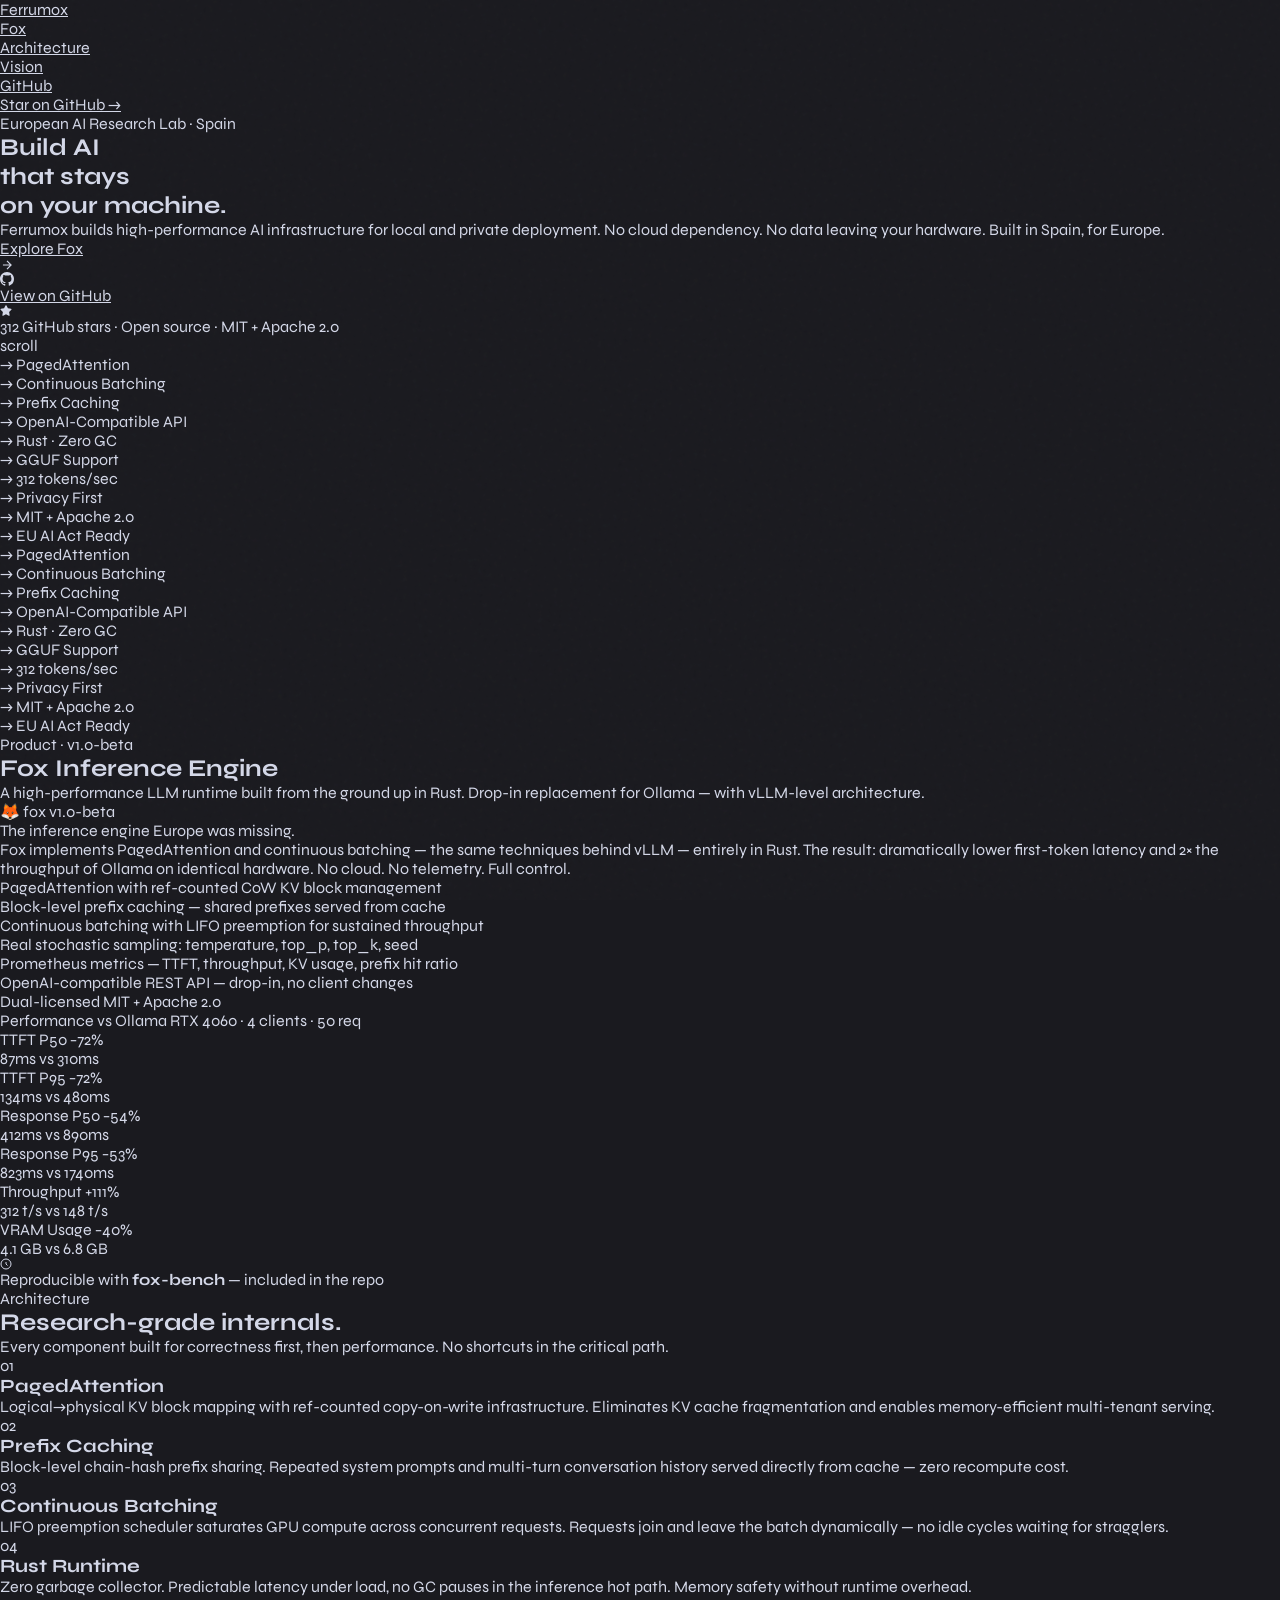
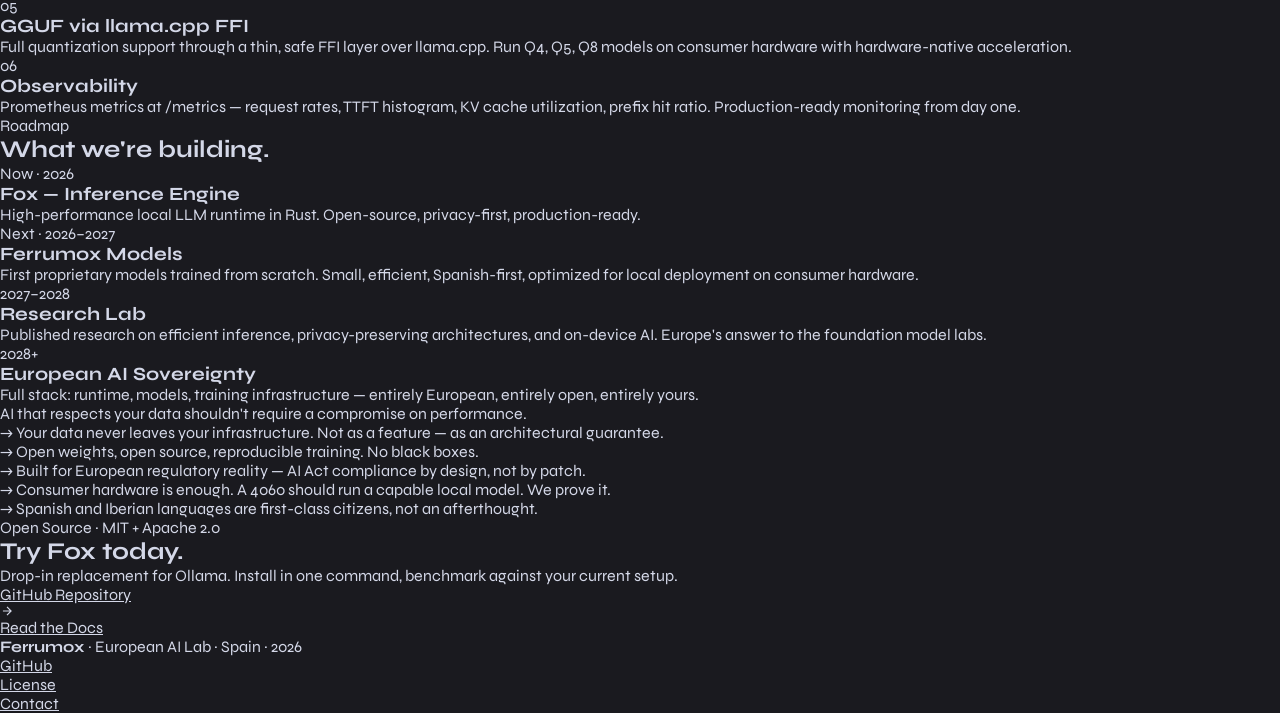
==== commit c9779546: "deploy: d770de5" ====
--- a/index.html
+++ b/index.html
@@ -1,6 +1,6 @@
-<!DOCTYPE html><html lang="en"> <head><meta charset="UTF-8"><meta name="viewport" content="width=device-width, initial-scale=1.0"><link rel="icon" type="image/svg+xml" href="/favicon.svg"><meta name="generator" content="Astro v5.18.0"><title>Ferrumox — High-Performance Local AI Runtime</title><meta name="description" content="Fastest open-source LLM runtime built in Rust. Drop-in Ollama replacement with vLLM architecture. Privacy-first, no cloud. Built in Spain, for Europe."><link rel="canonical" href="https://ferrumox.com/"><!-- Open Graph --><meta property="og:type" content="website"><meta property="og:url" content="https://ferrumox.com/"><meta property="og:title" content="Ferrumox — High-Performance Local AI Runtime"><meta property="og:description" content="Fastest open-source LLM runtime built in Rust. Drop-in Ollama replacement with vLLM architecture. Privacy-first, no cloud. Built in Spain, for Europe."><meta property="og:image" content="/og-image.png"><!-- Twitter --><meta name="twitter:card" content="summary_large_image"><meta name="twitter:title" content="Ferrumox — High-Performance Local AI Runtime"><meta name="twitter:description" content="Fastest open-source LLM runtime built in Rust. Drop-in Ollama replacement with vLLM architecture. Privacy-first, no cloud. Built in Spain, for Europe."><meta name="twitter:image" content="/og-image.png"><!-- Fonts (self-hosted via CSS font-face in global.css if available, fallback to Google) --><link rel="preconnect" href="https://fonts.googleapis.com"><link rel="preconnect" href="https://fonts.gstatic.com" crossorigin><link href="https://fonts.googleapis.com/css2?family=Syne:wght@400;600;700;800&family=JetBrains+Mono:wght@300;400;500&display=swap" rel="stylesheet"><style>:root{--rust: #C94B0C;--rust-bright: #FF6B2B;--rust-dark: #8B2E00;--iron: #1A1A1F;--iron-mid: #252530;--iron-light: #35354A;--steel: #8A8FA8;--chrome: #D4D8E8;--white: #F0F2FF;--glow: rgba(201, 75, 12, .35);--border-rust: rgba(201, 75, 12, .15);--border-rust-mid: rgba(201, 75, 12, .25);--border-rust-strong: rgba(201, 75, 12, .4);--bg-rust-subtle: rgba(201, 75, 12, .04);--bg-rust-low: rgba(201, 75, 12, .08);--bg-rust-mid: rgba(201, 75, 12, .12);--font-display: "Syne", sans-serif;--font-body: "Syne", sans-serif;--font-mono: "JetBrains Mono", monospace;--section-px: clamp(1.5rem, 5vw, 3rem);--section-py: clamp(4rem, 8vw, 7rem);--max-w: 1300px}*,*:before,*:after{box-sizing:border-box;margin:0;padding:0}html{scroll-behavior:smooth;scrollbar-width:thin;scrollbar-color:var(--rust-dark) var(--iron)}::-webkit-scrollbar{width:6px}::-webkit-scrollbar-track{background:var(--iron)}::-webkit-scrollbar-thumb{background:var(--rust-dark)}::-webkit-scrollbar-thumb:hover{background:var(--rust)}body{background-color:var(--iron);color:var(--chrome);font-family:var(--font-body);overflow-x:hidden;cursor:default}a{color:inherit}img,svg{display:block}body:before{content:"";position:fixed;inset:0;background-image:url("data:image/svg+xml,%3Csvg viewBox='0 0 200 200' xmlns='http://www.w3.org/2000/svg'%3E%3Cfilter id='noise'%3E%3CfeTurbulence type='fractalNoise' baseFrequency='0.9' numOctaves='4' stitchTiles='stitch'/%3E%3C/filter%3E%3Crect width='100%25' height='100%25' filter='url(%23noise)' opacity='0.04'/%3E%3C/svg%3E");pointer-events:none;z-index:9999;opacity:.5}@keyframes fadeUp{0%{opacity:0;transform:translateY(24px)}to{opacity:1;transform:translateY(0)}}@keyframes blink{50%{opacity:0}}@keyframes glowPulse{0%,to{opacity:.6}50%{opacity:1}}@keyframes countUp{0%{opacity:0;transform:translateY(8px)}to{opacity:1;transform:translateY(0)}}@media(prefers-reduced-motion:reduce){*,*:before,*:after{animation-duration:.01ms!important;animation-iteration-count:1!important;transition-duration:.01ms!important}html{scroll-behavior:auto}}
+<!DOCTYPE html><html lang="en"> <head><meta charset="UTF-8"><meta name="viewport" content="width=device-width, initial-scale=1.0"><link rel="icon" type="image/svg+xml" href="/favicon.svg"><meta name="generator" content="Astro v5.18.0"><title>Ferrumox — High-Performance Local AI Runtime</title><meta name="description" content="Fastest open-source LLM runtime built in Rust. Drop-in Ollama replacement with vLLM architecture. Privacy-first, no cloud. Built in Spain, for Europe."><link rel="canonical" href="https://ferrumox.github.io/landing"><!-- Open Graph --><meta property="og:type" content="website"><meta property="og:url" content="https://ferrumox.github.io/landing"><meta property="og:title" content="Ferrumox — High-Performance Local AI Runtime"><meta property="og:description" content="Fastest open-source LLM runtime built in Rust. Drop-in Ollama replacement with vLLM architecture. Privacy-first, no cloud. Built in Spain, for Europe."><meta property="og:image" content="/og-image.png"><!-- Twitter --><meta name="twitter:card" content="summary_large_image"><meta name="twitter:title" content="Ferrumox — High-Performance Local AI Runtime"><meta name="twitter:description" content="Fastest open-source LLM runtime built in Rust. Drop-in Ollama replacement with vLLM architecture. Privacy-first, no cloud. Built in Spain, for Europe."><meta name="twitter:image" content="/og-image.png"><!-- Fonts (self-hosted via CSS font-face in global.css if available, fallback to Google) --><link rel="preconnect" href="https://fonts.googleapis.com"><link rel="preconnect" href="https://fonts.gstatic.com" crossorigin><link href="https://fonts.googleapis.com/css2?family=Syne:wght@400;600;700;800&family=JetBrains+Mono:wght@300;400;500&display=swap" rel="stylesheet"><style>:root{--rust: #C94B0C;--rust-bright: #FF6B2B;--rust-dark: #8B2E00;--iron: #1A1A1F;--iron-mid: #252530;--iron-light: #35354A;--steel: #8A8FA8;--chrome: #D4D8E8;--white: #F0F2FF;--glow: rgba(201, 75, 12, .35);--border-rust: rgba(201, 75, 12, .15);--border-rust-mid: rgba(201, 75, 12, .25);--border-rust-strong: rgba(201, 75, 12, .4);--bg-rust-subtle: rgba(201, 75, 12, .04);--bg-rust-low: rgba(201, 75, 12, .08);--bg-rust-mid: rgba(201, 75, 12, .12);--font-display: "Syne", sans-serif;--font-body: "Syne", sans-serif;--font-mono: "JetBrains Mono", monospace;--section-px: clamp(1.5rem, 5vw, 3rem);--section-py: clamp(4rem, 8vw, 7rem);--max-w: 1300px}*,*:before,*:after{box-sizing:border-box;margin:0;padding:0}html{scroll-behavior:smooth;scrollbar-width:thin;scrollbar-color:var(--rust-dark) var(--iron)}::-webkit-scrollbar{width:6px}::-webkit-scrollbar-track{background:var(--iron)}::-webkit-scrollbar-thumb{background:var(--rust-dark)}::-webkit-scrollbar-thumb:hover{background:var(--rust)}body{background-color:var(--iron);color:var(--chrome);font-family:var(--font-body);overflow-x:hidden;cursor:default}a{color:inherit}img,svg{display:block}body:before{content:"";position:fixed;inset:0;background-image:url("data:image/svg+xml,%3Csvg viewBox='0 0 200 200' xmlns='http://www.w3.org/2000/svg'%3E%3Cfilter id='noise'%3E%3CfeTurbulence type='fractalNoise' baseFrequency='0.9' numOctaves='4' stitchTiles='stitch'/%3E%3C/filter%3E%3Crect width='100%25' height='100%25' filter='url(%23noise)' opacity='0.04'/%3E%3C/svg%3E");pointer-events:none;z-index:9999;opacity:.5}@keyframes fadeUp{0%{opacity:0;transform:translateY(24px)}to{opacity:1;transform:translateY(0)}}@keyframes blink{50%{opacity:0}}@keyframes glowPulse{0%,to{opacity:.6}50%{opacity:1}}@keyframes countUp{0%{opacity:0;transform:translateY(8px)}to{opacity:1;transform:translateY(0)}}@media(prefers-reduced-motion:reduce){*,*:before,*:after{animation-duration:.01ms!important;animation-iteration-count:1!important;transition-duration:.01ms!important}html{scroll-behavior:auto}}
 </style>
-<link rel="stylesheet" href="/_astro/index.XefMNobZ.css"></head> <body>  <nav aria-label="Main navigation" data-astro-cid-ur2fpolz> <a href="/" class="nav-logo" data-astro-cid-ur2fpolz> <div class="nav-logo-mark" aria-hidden="true" data-astro-cid-ur2fpolz></div>
+<link rel="stylesheet" href="/landing/_astro/index.XefMNobZ.css"></head> <body>  <nav aria-label="Main navigation" data-astro-cid-ur2fpolz> <a href="/" class="nav-logo" data-astro-cid-ur2fpolz> <div class="nav-logo-mark" aria-hidden="true" data-astro-cid-ur2fpolz></div>
 Ferrumox
 </a> <ul class="nav-links" role="list" data-astro-cid-ur2fpolz> <li data-astro-cid-ur2fpolz><a href="#fox" data-section="fox" data-astro-cid-ur2fpolz>Fox</a></li> <li data-astro-cid-ur2fpolz><a href="#architecture" data-section="architecture" data-astro-cid-ur2fpolz>Architecture</a></li> <li data-astro-cid-ur2fpolz><a href="#vision" data-section="vision" data-astro-cid-ur2fpolz>Vision</a></li> <li data-astro-cid-ur2fpolz> <a href="https://github.com/ferrumox/fox" target="_blank" rel="noopener noreferrer" data-astro-cid-ur2fpolz>
 GitHub
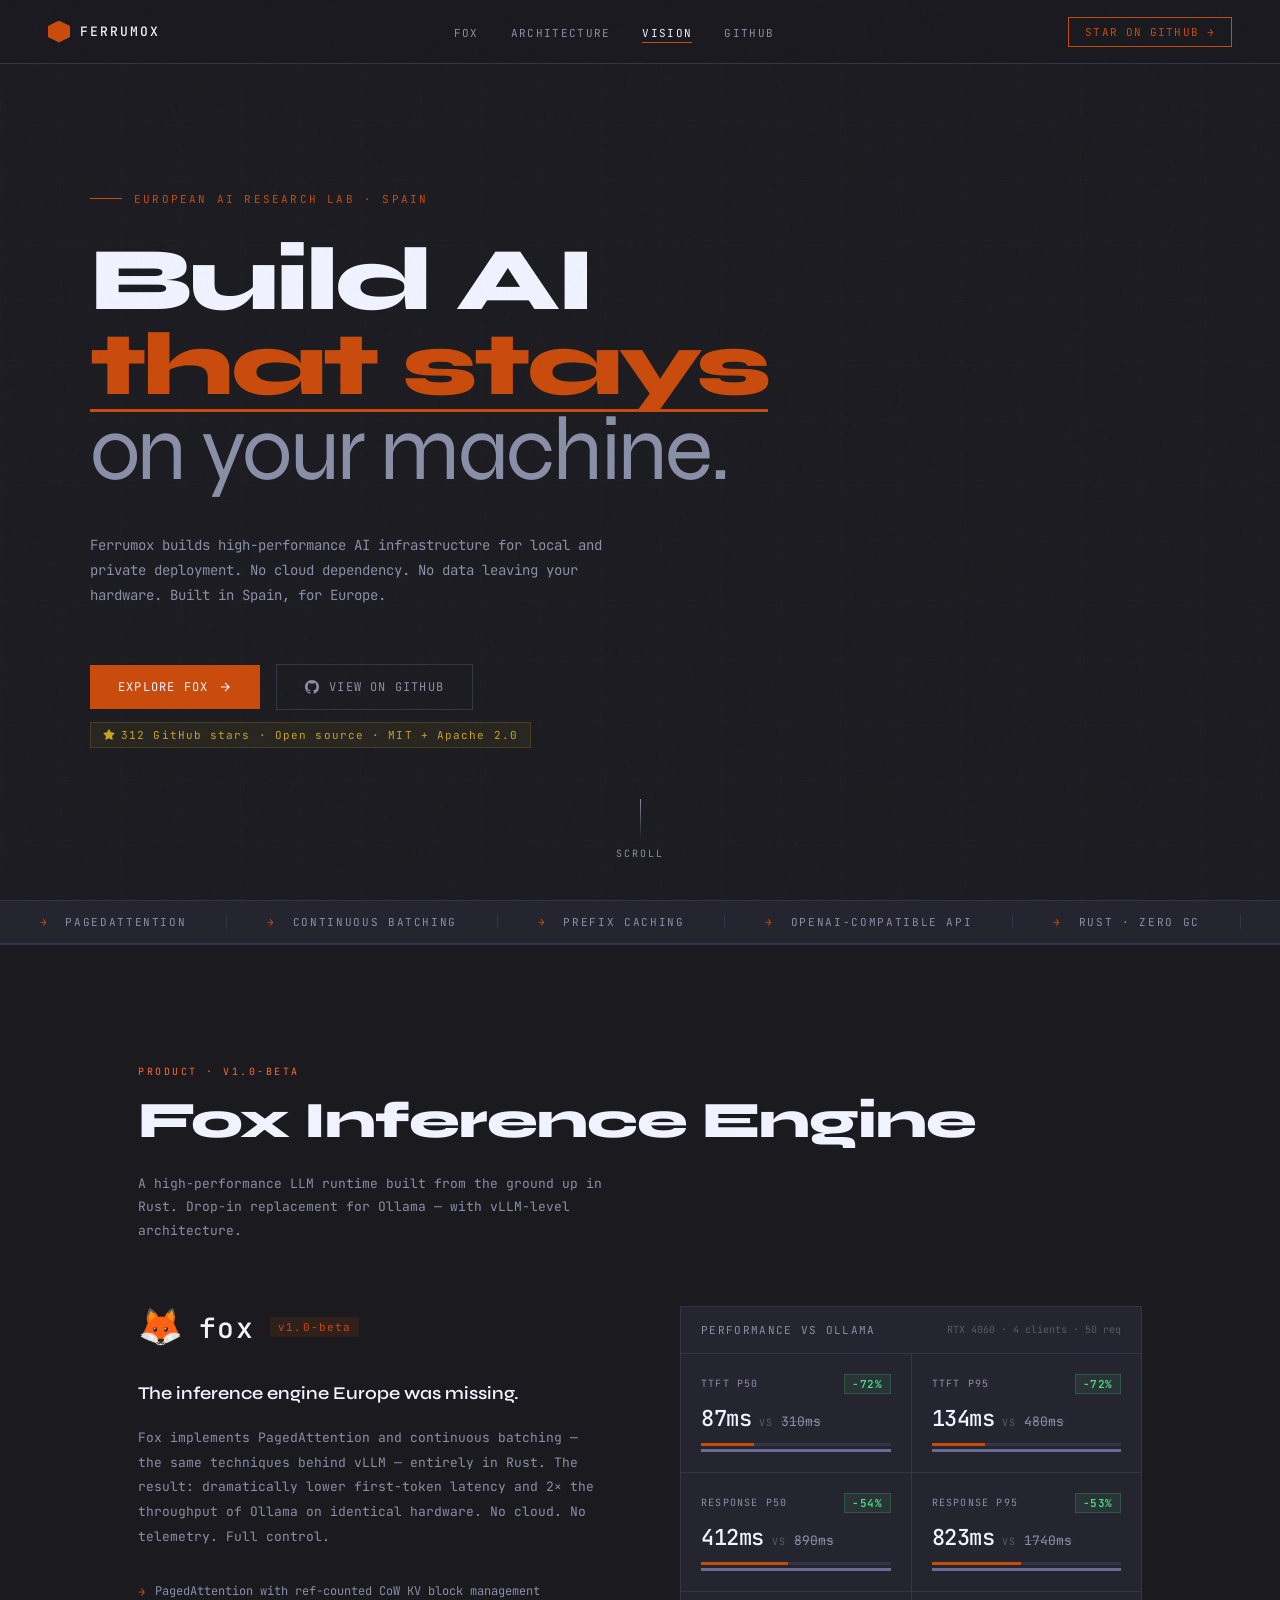
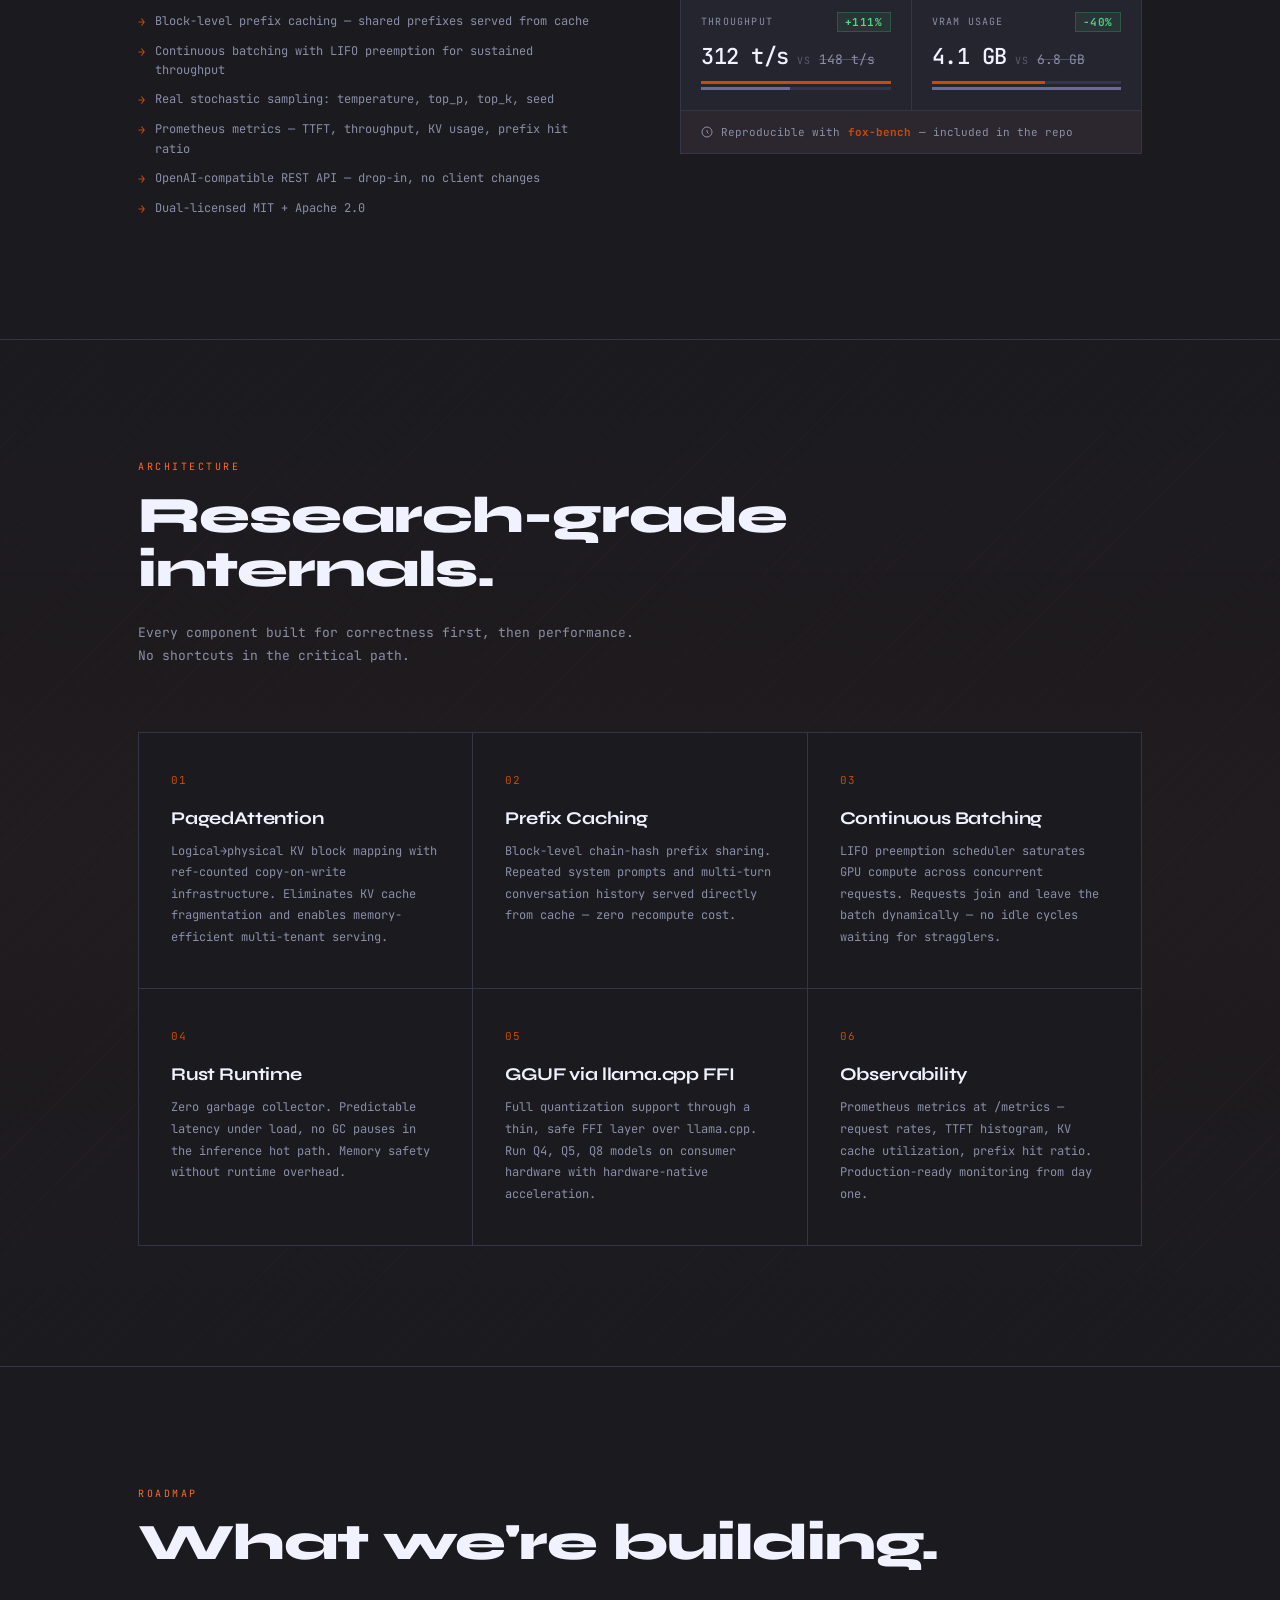
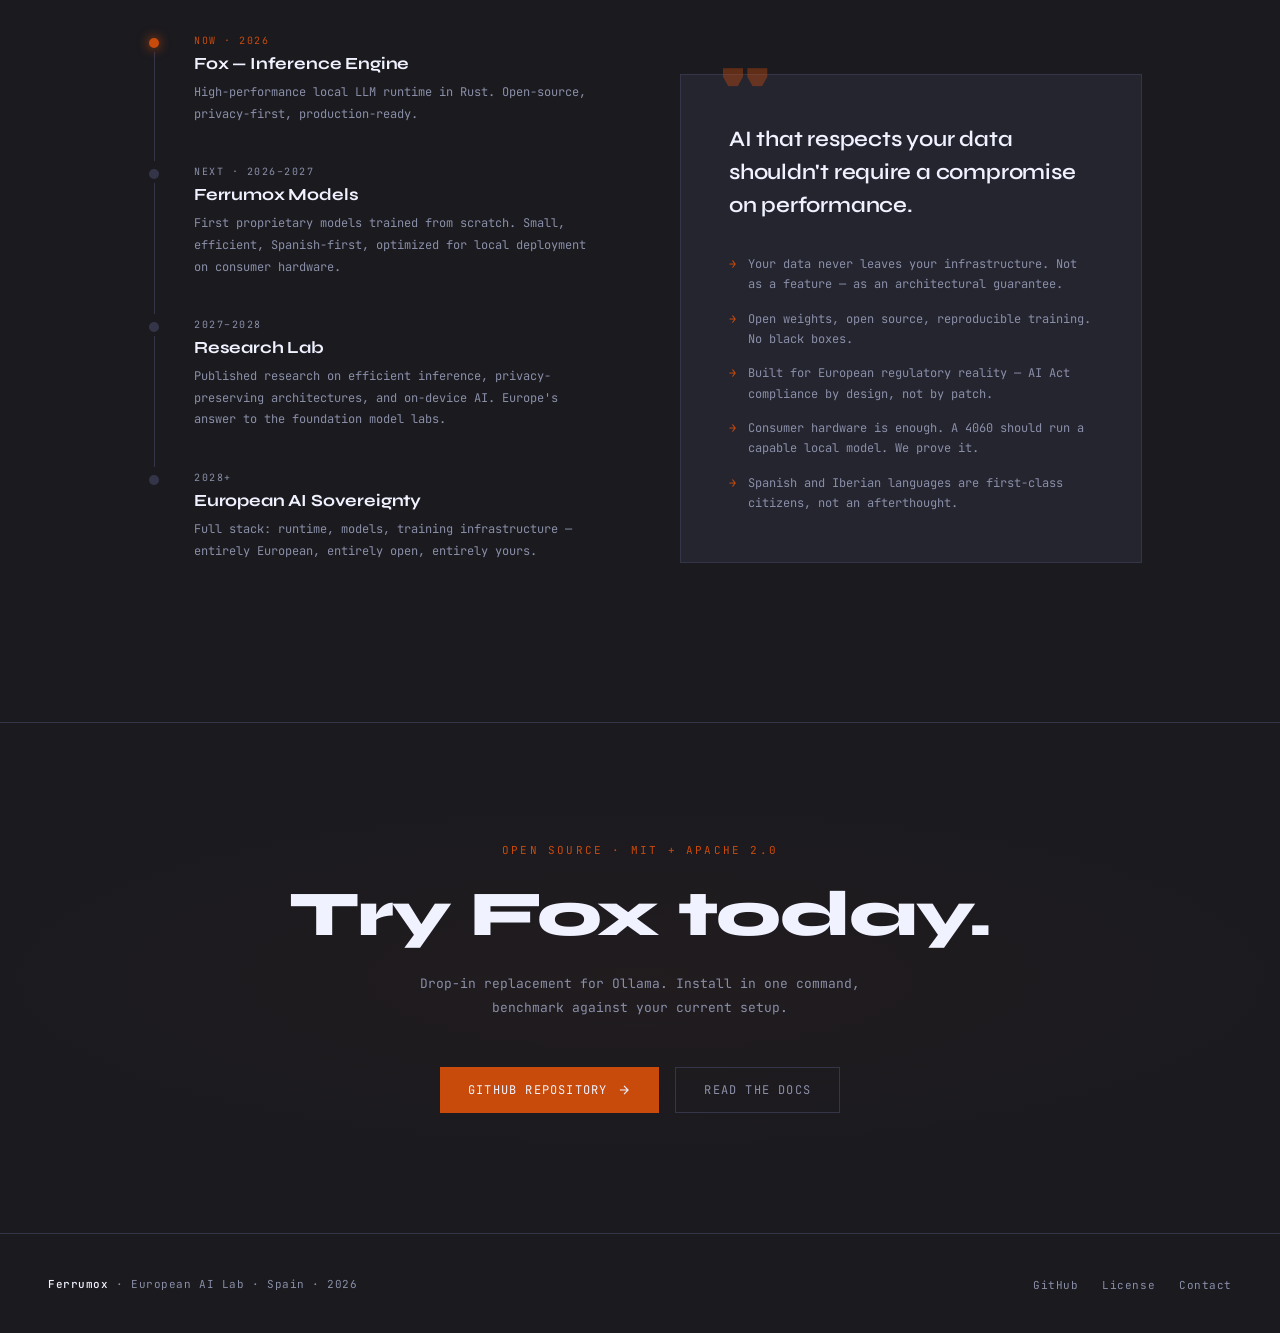
==== commit 80072fbb: "deploy: e2427c1" ====
--- a/index.html
+++ b/index.html
@@ -1,6 +1,6 @@
-<!DOCTYPE html><html lang="en"> <head><meta charset="UTF-8"><meta name="viewport" content="width=device-width, initial-scale=1.0"><link rel="icon" type="image/svg+xml" href="/favicon.svg"><meta name="generator" content="Astro v5.18.0"><title>Ferrumox — High-Performance Local AI Runtime</title><meta name="description" content="Fastest open-source LLM runtime built in Rust. Drop-in Ollama replacement with vLLM architecture. Privacy-first, no cloud. Built in Spain, for Europe."><link rel="canonical" href="https://ferrumox.github.io/landing"><!-- Open Graph --><meta property="og:type" content="website"><meta property="og:url" content="https://ferrumox.github.io/landing"><meta property="og:title" content="Ferrumox — High-Performance Local AI Runtime"><meta property="og:description" content="Fastest open-source LLM runtime built in Rust. Drop-in Ollama replacement with vLLM architecture. Privacy-first, no cloud. Built in Spain, for Europe."><meta property="og:image" content="/og-image.png"><!-- Twitter --><meta name="twitter:card" content="summary_large_image"><meta name="twitter:title" content="Ferrumox — High-Performance Local AI Runtime"><meta name="twitter:description" content="Fastest open-source LLM runtime built in Rust. Drop-in Ollama replacement with vLLM architecture. Privacy-first, no cloud. Built in Spain, for Europe."><meta name="twitter:image" content="/og-image.png"><!-- Fonts (self-hosted via CSS font-face in global.css if available, fallback to Google) --><link rel="preconnect" href="https://fonts.googleapis.com"><link rel="preconnect" href="https://fonts.gstatic.com" crossorigin><link href="https://fonts.googleapis.com/css2?family=Syne:wght@400;600;700;800&family=JetBrains+Mono:wght@300;400;500&display=swap" rel="stylesheet"><style>:root{--rust: #C94B0C;--rust-bright: #FF6B2B;--rust-dark: #8B2E00;--iron: #1A1A1F;--iron-mid: #252530;--iron-light: #35354A;--steel: #8A8FA8;--chrome: #D4D8E8;--white: #F0F2FF;--glow: rgba(201, 75, 12, .35);--border-rust: rgba(201, 75, 12, .15);--border-rust-mid: rgba(201, 75, 12, .25);--border-rust-strong: rgba(201, 75, 12, .4);--bg-rust-subtle: rgba(201, 75, 12, .04);--bg-rust-low: rgba(201, 75, 12, .08);--bg-rust-mid: rgba(201, 75, 12, .12);--font-display: "Syne", sans-serif;--font-body: "Syne", sans-serif;--font-mono: "JetBrains Mono", monospace;--section-px: clamp(1.5rem, 5vw, 3rem);--section-py: clamp(4rem, 8vw, 7rem);--max-w: 1300px}*,*:before,*:after{box-sizing:border-box;margin:0;padding:0}html{scroll-behavior:smooth;scrollbar-width:thin;scrollbar-color:var(--rust-dark) var(--iron)}::-webkit-scrollbar{width:6px}::-webkit-scrollbar-track{background:var(--iron)}::-webkit-scrollbar-thumb{background:var(--rust-dark)}::-webkit-scrollbar-thumb:hover{background:var(--rust)}body{background-color:var(--iron);color:var(--chrome);font-family:var(--font-body);overflow-x:hidden;cursor:default}a{color:inherit}img,svg{display:block}body:before{content:"";position:fixed;inset:0;background-image:url("data:image/svg+xml,%3Csvg viewBox='0 0 200 200' xmlns='http://www.w3.org/2000/svg'%3E%3Cfilter id='noise'%3E%3CfeTurbulence type='fractalNoise' baseFrequency='0.9' numOctaves='4' stitchTiles='stitch'/%3E%3C/filter%3E%3Crect width='100%25' height='100%25' filter='url(%23noise)' opacity='0.04'/%3E%3C/svg%3E");pointer-events:none;z-index:9999;opacity:.5}@keyframes fadeUp{0%{opacity:0;transform:translateY(24px)}to{opacity:1;transform:translateY(0)}}@keyframes blink{50%{opacity:0}}@keyframes glowPulse{0%,to{opacity:.6}50%{opacity:1}}@keyframes countUp{0%{opacity:0;transform:translateY(8px)}to{opacity:1;transform:translateY(0)}}@media(prefers-reduced-motion:reduce){*,*:before,*:after{animation-duration:.01ms!important;animation-iteration-count:1!important;transition-duration:.01ms!important}html{scroll-behavior:auto}}
+<!DOCTYPE html><html lang="en"> <head><meta charset="UTF-8"><meta name="viewport" content="width=device-width, initial-scale=1.0"><link rel="icon" type="image/svg+xml" href="/favicon.svg"><meta name="generator" content="Astro v5.18.0"><title>Ferrumox — High-Performance Local AI Runtime</title><meta name="description" content="Fastest open-source LLM runtime built in Rust. Drop-in Ollama replacement with vLLM architecture. Privacy-first, no cloud. Built in Spain, for Europe."><link rel="canonical" href="https://ferrumox.com/"><!-- Open Graph --><meta property="og:type" content="website"><meta property="og:url" content="https://ferrumox.com/"><meta property="og:title" content="Ferrumox — High-Performance Local AI Runtime"><meta property="og:description" content="Fastest open-source LLM runtime built in Rust. Drop-in Ollama replacement with vLLM architecture. Privacy-first, no cloud. Built in Spain, for Europe."><meta property="og:image" content="/og-image.png"><!-- Twitter --><meta name="twitter:card" content="summary_large_image"><meta name="twitter:title" content="Ferrumox — High-Performance Local AI Runtime"><meta name="twitter:description" content="Fastest open-source LLM runtime built in Rust. Drop-in Ollama replacement with vLLM architecture. Privacy-first, no cloud. Built in Spain, for Europe."><meta name="twitter:image" content="/og-image.png"><!-- Fonts (self-hosted via CSS font-face in global.css if available, fallback to Google) --><link rel="preconnect" href="https://fonts.googleapis.com"><link rel="preconnect" href="https://fonts.gstatic.com" crossorigin><link href="https://fonts.googleapis.com/css2?family=Syne:wght@400;600;700;800&family=JetBrains+Mono:wght@300;400;500&display=swap" rel="stylesheet"><style>:root{--rust: #C94B0C;--rust-bright: #FF6B2B;--rust-dark: #8B2E00;--iron: #1A1A1F;--iron-mid: #252530;--iron-light: #35354A;--steel: #8A8FA8;--chrome: #D4D8E8;--white: #F0F2FF;--glow: rgba(201, 75, 12, .35);--border-rust: rgba(201, 75, 12, .15);--border-rust-mid: rgba(201, 75, 12, .25);--border-rust-strong: rgba(201, 75, 12, .4);--bg-rust-subtle: rgba(201, 75, 12, .04);--bg-rust-low: rgba(201, 75, 12, .08);--bg-rust-mid: rgba(201, 75, 12, .12);--font-display: "Syne", sans-serif;--font-body: "Syne", sans-serif;--font-mono: "JetBrains Mono", monospace;--section-px: clamp(1.5rem, 5vw, 3rem);--section-py: clamp(4rem, 8vw, 7rem);--max-w: 1300px}*,*:before,*:after{box-sizing:border-box;margin:0;padding:0}html{scroll-behavior:smooth;scrollbar-width:thin;scrollbar-color:var(--rust-dark) var(--iron)}::-webkit-scrollbar{width:6px}::-webkit-scrollbar-track{background:var(--iron)}::-webkit-scrollbar-thumb{background:var(--rust-dark)}::-webkit-scrollbar-thumb:hover{background:var(--rust)}body{background-color:var(--iron);color:var(--chrome);font-family:var(--font-body);overflow-x:hidden;cursor:default}a{color:inherit}img,svg{display:block}body:before{content:"";position:fixed;inset:0;background-image:url("data:image/svg+xml,%3Csvg viewBox='0 0 200 200' xmlns='http://www.w3.org/2000/svg'%3E%3Cfilter id='noise'%3E%3CfeTurbulence type='fractalNoise' baseFrequency='0.9' numOctaves='4' stitchTiles='stitch'/%3E%3C/filter%3E%3Crect width='100%25' height='100%25' filter='url(%23noise)' opacity='0.04'/%3E%3C/svg%3E");pointer-events:none;z-index:9999;opacity:.5}@keyframes fadeUp{0%{opacity:0;transform:translateY(24px)}to{opacity:1;transform:translateY(0)}}@keyframes blink{50%{opacity:0}}@keyframes glowPulse{0%,to{opacity:.6}50%{opacity:1}}@keyframes countUp{0%{opacity:0;transform:translateY(8px)}to{opacity:1;transform:translateY(0)}}@media(prefers-reduced-motion:reduce){*,*:before,*:after{animation-duration:.01ms!important;animation-iteration-count:1!important;transition-duration:.01ms!important}html{scroll-behavior:auto}}
 </style>
-<link rel="stylesheet" href="/landing/_astro/index.XefMNobZ.css"></head> <body>  <nav aria-label="Main navigation" data-astro-cid-ur2fpolz> <a href="/" class="nav-logo" data-astro-cid-ur2fpolz> <div class="nav-logo-mark" aria-hidden="true" data-astro-cid-ur2fpolz></div>
+<link rel="stylesheet" href="/_astro/index.XefMNobZ.css"></head> <body>  <nav aria-label="Main navigation" data-astro-cid-ur2fpolz> <a href="/" class="nav-logo" data-astro-cid-ur2fpolz> <div class="nav-logo-mark" aria-hidden="true" data-astro-cid-ur2fpolz></div>
 Ferrumox
 </a> <ul class="nav-links" role="list" data-astro-cid-ur2fpolz> <li data-astro-cid-ur2fpolz><a href="#fox" data-section="fox" data-astro-cid-ur2fpolz>Fox</a></li> <li data-astro-cid-ur2fpolz><a href="#architecture" data-section="architecture" data-astro-cid-ur2fpolz>Architecture</a></li> <li data-astro-cid-ur2fpolz><a href="#vision" data-section="vision" data-astro-cid-ur2fpolz>Vision</a></li> <li data-astro-cid-ur2fpolz> <a href="https://github.com/ferrumox/fox" target="_blank" rel="noopener noreferrer" data-astro-cid-ur2fpolz>
 GitHub
--- a/_astro/index.XefMNobZ.css
+++ b/_astro/index.XefMNobZ.css
@@ -0,0 +1 @@
+nav[data-astro-cid-ur2fpolz]{position:fixed;top:0;left:0;right:0;z-index:100;display:flex;align-items:center;justify-content:space-between;padding:0 48px;height:64px;border-bottom:1px solid var(--iron-light);background:#1a1a1fe0;backdrop-filter:blur(12px)}.nav-logo[data-astro-cid-ur2fpolz]{font-family:var(--font-mono);font-size:13px;font-weight:500;letter-spacing:.15em;text-transform:uppercase;color:var(--white);text-decoration:none;display:flex;align-items:center;gap:10px}.nav-logo-mark[data-astro-cid-ur2fpolz]{width:22px;height:22px;background:var(--rust);clip-path:polygon(50% 0%,100% 25%,100% 75%,50% 100%,0% 75%,0% 25%);flex-shrink:0}.nav-links[data-astro-cid-ur2fpolz]{display:flex;gap:32px;list-style:none}.nav-links[data-astro-cid-ur2fpolz] a[data-astro-cid-ur2fpolz]{font-family:var(--font-mono);font-size:11px;letter-spacing:.12em;text-transform:uppercase;color:var(--steel);text-decoration:none;transition:color .2s;position:relative}.nav-links[data-astro-cid-ur2fpolz] a[data-astro-cid-ur2fpolz]:after{content:"";position:absolute;bottom:-3px;left:0;width:0;height:1px;background:var(--rust);transition:width .2s}.nav-links[data-astro-cid-ur2fpolz] a[data-astro-cid-ur2fpolz]:hover{color:var(--white)}.nav-links[data-astro-cid-ur2fpolz] a[data-astro-cid-ur2fpolz]:hover:after{width:100%}.nav-links[data-astro-cid-ur2fpolz] a[data-astro-cid-ur2fpolz].active{color:var(--white)}.nav-links[data-astro-cid-ur2fpolz] a[data-astro-cid-ur2fpolz].active:after{width:100%}.nav-cta[data-astro-cid-ur2fpolz]{font-family:var(--font-mono);font-size:11px;letter-spacing:.1em;text-transform:uppercase;color:var(--rust);text-decoration:none;border:1px solid var(--rust);padding:7px 16px;transition:background .2s,color .2s}.nav-cta[data-astro-cid-ur2fpolz]:hover{background:var(--rust);color:var(--white)}@media(max-width:900px){nav[data-astro-cid-ur2fpolz]{padding:0 24px}.nav-links[data-astro-cid-ur2fpolz]{display:none}}@media(max-width:480px){.nav-cta[data-astro-cid-ur2fpolz]{font-size:10px;padding:6px 12px}}.hero[data-astro-cid-anhloy43]{position:relative;min-height:100vh;display:flex;align-items:center;padding:120px 48px 80px;z-index:1;overflow:hidden}.hero[data-astro-cid-anhloy43]:before{content:"";position:absolute;inset:0;background-image:url("data:image/svg+xml,%3Csvg viewBox='0 0 200 200' xmlns='http://www.w3.org/2000/svg'%3E%3Cfilter id='n'%3E%3CfeTurbulence type='fractalNoise' baseFrequency='0.85' numOctaves='4' stitchTiles='stitch'/%3E%3C/filter%3E%3Crect width='100%25' height='100%25' filter='url(%23n)' opacity='0.07'/%3E%3C/svg%3E");background-size:200px 200px;opacity:.35;pointer-events:none;z-index:0}.hero-inner[data-astro-cid-anhloy43]{max-width:1100px;margin:0 auto;width:100%;position:relative;z-index:1}.hero-tag[data-astro-cid-anhloy43]{font-family:var(--font-mono);font-size:11px;letter-spacing:.2em;text-transform:uppercase;color:var(--rust);margin-bottom:32px;display:flex;align-items:center;gap:12px}.hero-tag[data-astro-cid-anhloy43]:before{content:"";display:block;width:32px;height:1px;background:var(--rust);flex-shrink:0}.hero-title[data-astro-cid-anhloy43]{font-family:var(--font-body);font-weight:800;font-style:normal;font-size:clamp(52px,7vw,96px);line-height:.95;letter-spacing:-.03em;margin-bottom:40px;color:var(--white)}.hero-title[data-astro-cid-anhloy43] .line-2[data-astro-cid-anhloy43]{color:var(--rust);position:relative;display:inline-block}.hero-title[data-astro-cid-anhloy43] .line-2[data-astro-cid-anhloy43]:after{content:"";position:absolute;bottom:-4px;left:0;width:0;height:3px;background:var(--rust);animation:titleUnderline .8s .5s ease forwards}@keyframes titleUnderline{to{width:100%}}@media(prefers-reduced-motion:reduce){.hero-title[data-astro-cid-anhloy43] .line-2[data-astro-cid-anhloy43]:after{animation:none;width:100%}}.hero-title[data-astro-cid-anhloy43] .line-3[data-astro-cid-anhloy43]{color:var(--steel);font-weight:400}.hero-desc[data-astro-cid-anhloy43]{max-width:560px;font-family:var(--font-mono);font-size:14px;line-height:1.8;color:var(--steel);margin-bottom:56px}.hero-actions[data-astro-cid-anhloy43]{display:flex;gap:16px;align-items:center;flex-wrap:wrap}.btn-primary[data-astro-cid-anhloy43]{font-family:var(--font-mono);font-size:12px;letter-spacing:.1em;text-transform:uppercase;background:var(--rust);color:var(--white);padding:14px 28px;text-decoration:none;transition:background .2s;display:inline-flex;align-items:center;gap:10px}.btn-primary[data-astro-cid-anhloy43]:hover{background:var(--rust-dark)}.btn-secondary[data-astro-cid-anhloy43]{font-family:var(--font-mono);font-size:12px;letter-spacing:.1em;text-transform:uppercase;color:var(--steel);padding:14px 28px;text-decoration:none;border:1px solid var(--iron-light);transition:border-color .2s,color .2s;display:inline-flex;align-items:center;gap:10px}.btn-secondary[data-astro-cid-anhloy43]:hover{border-color:var(--white);color:var(--white)}.hero-proof[data-astro-cid-anhloy43]{display:inline-flex;align-items:center;gap:6px;font-family:var(--font-mono);font-size:11px;letter-spacing:.1em;color:#c9a227;background:#c9a22712;border:1px solid rgba(201,162,39,.2);padding:5px 12px;margin-top:12px}.hero-scroll[data-astro-cid-anhloy43]{position:absolute;bottom:40px;left:50%;transform:translate(-50%);display:flex;flex-direction:column;align-items:center;gap:8px;font-family:var(--font-mono);font-size:10px;letter-spacing:.2em;text-transform:uppercase;color:var(--steel)}.scroll-line[data-astro-cid-anhloy43]{width:1px;height:40px;background:linear-gradient(to bottom,var(--steel),transparent);animation:scrollPulse 2s ease-in-out infinite}@keyframes scrollPulse{0%,to{opacity:.3}50%{opacity:1}}@media(prefers-reduced-motion:reduce){.scroll-line[data-astro-cid-anhloy43]{animation:none;opacity:.5}}.fade-up[data-astro-cid-anhloy43]{opacity:0;transform:translateY(24px);animation:fadeUp .7s ease forwards}@keyframes fadeUp{to{opacity:1;transform:translateY(0)}}@media(prefers-reduced-motion:reduce){.fade-up[data-astro-cid-anhloy43]{animation:none;opacity:1;transform:none}}.delay-1[data-astro-cid-anhloy43]{animation-delay:.1s}.delay-2[data-astro-cid-anhloy43]{animation-delay:.2s}.delay-3[data-astro-cid-anhloy43]{animation-delay:.35s}.delay-4[data-astro-cid-anhloy43]{animation-delay:.5s}@media(max-width:900px){.hero[data-astro-cid-anhloy43]{padding:100px 24px 60px}}@media(max-width:768px){.hero-title[data-astro-cid-anhloy43]{font-size:clamp(44px,10vw,72px)}}@media(max-width:480px){.hero[data-astro-cid-anhloy43]{padding:90px 16px 60px}.hero-title[data-astro-cid-anhloy43]{font-size:clamp(38px,11vw,56px)}.hero-desc[data-astro-cid-anhloy43]{font-size:13px}}.marquee-wrap[data-astro-cid-4ymcq6c5]{border-top:1px solid var(--iron-light);border-bottom:1px solid var(--iron-light);overflow:hidden;padding:14px 0;background:var(--iron-mid);position:relative;z-index:1}.marquee-track[data-astro-cid-4ymcq6c5]{display:flex;gap:0;white-space:nowrap;animation:marquee 30s linear infinite}@media(prefers-reduced-motion:reduce){.marquee-track[data-astro-cid-4ymcq6c5]{animation-play-state:paused}}.marquee-item[data-astro-cid-4ymcq6c5]{font-family:var(--font-mono);font-size:11px;letter-spacing:.15em;text-transform:uppercase;color:var(--steel);padding:0 40px;border-right:1px solid var(--iron-light);flex-shrink:0}.marquee-item[data-astro-cid-4ymcq6c5] span[data-astro-cid-4ymcq6c5]{color:var(--rust);margin-right:8px}@keyframes marquee{0%{transform:translate(0)}to{transform:translate(-50%)}}.fox-section[data-astro-cid-tglyzqyx]{padding:120px 0;border-top:1px solid var(--iron-light)}.section-inner[data-astro-cid-tglyzqyx]{max-width:1100px;margin:0 auto;padding:0 48px}.section-label[data-astro-cid-tglyzqyx]{font-family:var(--font-mono);font-size:10px;letter-spacing:.25em;text-transform:uppercase;color:var(--rust-bright);margin-bottom:16px}.section-title[data-astro-cid-tglyzqyx]{font-family:var(--font-body);font-weight:800;font-size:clamp(32px,4vw,52px);line-height:1.05;letter-spacing:-.02em;margin-bottom:24px;color:var(--white)}.section-sub[data-astro-cid-tglyzqyx]{font-family:var(--font-mono);font-size:13px;color:var(--steel);max-width:500px;line-height:1.8}.fox-grid[data-astro-cid-tglyzqyx]{display:grid;grid-template-columns:1fr 1fr;gap:80px;align-items:start;margin-top:64px}.fox-logo-area[data-astro-cid-tglyzqyx]{display:flex;align-items:center;gap:16px;margin-bottom:32px}.fox-icon[data-astro-cid-tglyzqyx]{font-size:36px}.fox-name[data-astro-cid-tglyzqyx]{font-family:var(--font-mono);font-size:28px;font-weight:500;letter-spacing:.05em;color:var(--white)}.fox-version[data-astro-cid-tglyzqyx]{font-family:var(--font-mono);font-size:11px;color:var(--rust);background:var(--bg-rust-mid);padding:3px 8px;letter-spacing:.1em}.fox-tagline[data-astro-cid-tglyzqyx]{font-size:18px;font-weight:600;margin-bottom:20px;line-height:1.4;color:var(--white)}.fox-desc[data-astro-cid-tglyzqyx]{font-family:var(--font-mono);font-size:13px;color:var(--steel);line-height:1.9;margin-bottom:32px}.fox-features[data-astro-cid-tglyzqyx]{list-style:none;display:flex;flex-direction:column;gap:10px}.fox-features[data-astro-cid-tglyzqyx] li[data-astro-cid-tglyzqyx]{font-family:var(--font-mono);font-size:12px;color:var(--steel);display:flex;align-items:flex-start;gap:10px;line-height:1.6}.fox-features[data-astro-cid-tglyzqyx] li[data-astro-cid-tglyzqyx]:before{content:"→";color:var(--rust);flex-shrink:0;margin-top:1px}.bench-panel[data-astro-cid-tglyzqyx]{background:var(--iron-mid);border:1px solid var(--iron-light)}.bench-header[data-astro-cid-tglyzqyx]{padding:16px 20px;border-bottom:1px solid var(--iron-light);display:flex;align-items:center;justify-content:space-between;gap:8px}.bench-title[data-astro-cid-tglyzqyx]{font-family:var(--font-mono);font-size:11px;letter-spacing:.12em;text-transform:uppercase;color:var(--steel)}.bench-hardware[data-astro-cid-tglyzqyx]{font-family:var(--font-mono);font-size:10px;color:var(--steel);opacity:.5}.bench-cards[data-astro-cid-tglyzqyx]{display:grid;grid-template-columns:1fr 1fr;gap:1px;background:var(--iron-light)}.bench-card[data-astro-cid-tglyzqyx]{background:var(--iron-mid);padding:20px;display:flex;flex-direction:column;gap:10px;transition:background .2s}.bench-card[data-astro-cid-tglyzqyx]:hover{background:var(--iron)}.bench-card-top[data-astro-cid-tglyzqyx]{display:flex;align-items:center;justify-content:space-between}.bench-metric[data-astro-cid-tglyzqyx]{font-family:var(--font-mono);font-size:10px;letter-spacing:.12em;text-transform:uppercase;color:var(--steel)}.bench-delta[data-astro-cid-tglyzqyx]{font-family:var(--font-mono);font-size:11px;font-weight:600;color:#4ade80;background:#4ade8014;border:1px solid rgba(74,222,128,.2);padding:2px 7px;letter-spacing:.05em}.bench-values[data-astro-cid-tglyzqyx]{display:flex;align-items:baseline;gap:8px}.bench-fox[data-astro-cid-tglyzqyx]{font-family:var(--font-mono);font-size:22px;font-weight:500;color:var(--white);letter-spacing:-.02em}.bench-vs[data-astro-cid-tglyzqyx]{font-family:var(--font-mono);font-size:10px;color:var(--steel);opacity:.5;text-transform:uppercase;letter-spacing:.1em}.bench-ollama[data-astro-cid-tglyzqyx]{font-family:var(--font-mono);font-size:13px;color:var(--steel);text-decoration:line-through;text-decoration-color:#8a8fa866}.bench-bars[data-astro-cid-tglyzqyx]{display:flex;flex-direction:column;gap:3px}.bench-bar-track[data-astro-cid-tglyzqyx]{height:3px;background:var(--iron-light);overflow:hidden}.bench-bar-fill[data-astro-cid-tglyzqyx]{height:100%;transition:width .9s cubic-bezier(.16,1,.3,1)}.bench-bar-fill--fox[data-astro-cid-tglyzqyx]{background:var(--rust)}.bench-bar-fill--ollama[data-astro-cid-tglyzqyx]{background:var(--iron-light);filter:brightness(2)}@media(prefers-reduced-motion:reduce){.bench-bar-fill[data-astro-cid-tglyzqyx]{transition:none}}.bench-footer[data-astro-cid-tglyzqyx]{padding:14px 20px;background:var(--bg-rust-subtle);border-top:1px solid var(--iron-light);font-family:var(--font-mono);font-size:11px;color:var(--steel);display:flex;gap:8px;align-items:center}.bench-footer[data-astro-cid-tglyzqyx] strong[data-astro-cid-tglyzqyx]{color:var(--rust)}@media(max-width:900px){.section-inner[data-astro-cid-tglyzqyx]{padding:0 24px}.fox-grid[data-astro-cid-tglyzqyx]{grid-template-columns:1fr;gap:48px}.fox-section[data-astro-cid-tglyzqyx]{padding:80px 0}}@media(max-width:768px){.fox-section[data-astro-cid-tglyzqyx]{padding:64px 0}}@media(max-width:480px){.section-inner[data-astro-cid-tglyzqyx]{padding:0 16px}.fox-section[data-astro-cid-tglyzqyx]{padding:48px 0}.bench-cards[data-astro-cid-tglyzqyx]{grid-template-columns:1fr}}.arch-section[data-astro-cid-bipx4ki2]{padding:120px 0;border-top:1px solid var(--iron-light);background:linear-gradient(to bottom,transparent,var(--bg-rust-subtle) 50%,transparent),repeating-linear-gradient(-45deg,rgba(201,75,12,.025) 0px,rgba(201,75,12,.025) 1px,transparent 1px,transparent 14px)}.section-inner[data-astro-cid-bipx4ki2]{max-width:1100px;margin:0 auto;padding:0 48px}.section-label[data-astro-cid-bipx4ki2]{font-family:var(--font-mono);font-size:10px;letter-spacing:.25em;text-transform:uppercase;color:var(--rust-bright);margin-bottom:16px}.section-title[data-astro-cid-bipx4ki2]{font-family:var(--font-body);font-weight:800;font-size:clamp(32px,4vw,52px);line-height:1.05;letter-spacing:-.02em;margin-bottom:24px;color:var(--white)}.section-sub[data-astro-cid-bipx4ki2]{font-family:var(--font-mono);font-size:13px;color:var(--steel);max-width:500px;line-height:1.8}.arch-grid[data-astro-cid-bipx4ki2]{display:grid;grid-template-columns:repeat(3,1fr);gap:1px;background:var(--iron-light);border:1px solid var(--iron-light);margin-top:64px}.arch-card[data-astro-cid-bipx4ki2]{background:var(--iron);padding:40px 32px;position:relative;overflow:hidden;transition:background .3s,transform .25s}.arch-card[data-astro-cid-bipx4ki2]:hover{background:var(--iron-mid);transform:translateY(-2px)}.arch-card[data-astro-cid-bipx4ki2]:before{content:"";position:absolute;top:0;left:0;right:0;height:2px;background:var(--rust);transform:scaleX(0);transform-origin:left;transition:transform .3s}.arch-card[data-astro-cid-bipx4ki2]:hover:before{transform:scaleX(1)}@media(prefers-reduced-motion:reduce){.arch-card[data-astro-cid-bipx4ki2]{transition:background .3s}.arch-card[data-astro-cid-bipx4ki2]:hover{transform:none}.arch-card[data-astro-cid-bipx4ki2]:before{transition:none}}.arch-num[data-astro-cid-bipx4ki2]{font-family:var(--font-mono);font-size:11px;color:var(--rust);letter-spacing:.1em;margin-bottom:20px}.arch-name[data-astro-cid-bipx4ki2]{font-weight:700;font-size:18px;margin-bottom:12px;letter-spacing:-.01em;color:var(--white)}.arch-desc[data-astro-cid-bipx4ki2]{font-family:var(--font-mono);font-size:12px;color:var(--steel);line-height:1.8}@media(max-width:900px){.section-inner[data-astro-cid-bipx4ki2]{padding:0 24px}.arch-grid[data-astro-cid-bipx4ki2]{grid-template-columns:1fr 1fr}.arch-section[data-astro-cid-bipx4ki2]{padding:80px 0}}@media(max-width:768px){.arch-section[data-astro-cid-bipx4ki2]{padding:64px 0}.arch-grid[data-astro-cid-bipx4ki2]{grid-template-columns:1fr}}@media(max-width:480px){.section-inner[data-astro-cid-bipx4ki2]{padding:0 16px}.arch-section[data-astro-cid-bipx4ki2]{padding:48px 0}.arch-card[data-astro-cid-bipx4ki2]{padding:28px 20px}}.vision-section[data-astro-cid-xgbbfw5k]{padding:120px 0;border-top:1px solid var(--iron-light)}.section-inner[data-astro-cid-xgbbfw5k]{max-width:1100px;margin:0 auto;padding:0 48px}.section-label[data-astro-cid-xgbbfw5k]{font-family:var(--font-mono);font-size:10px;letter-spacing:.25em;text-transform:uppercase;color:var(--rust-bright);margin-bottom:16px}.section-title[data-astro-cid-xgbbfw5k]{font-family:var(--font-body);font-weight:800;font-size:clamp(32px,4vw,52px);line-height:1.05;letter-spacing:-.02em;margin-bottom:24px;color:var(--white)}.vision-grid[data-astro-cid-xgbbfw5k]{display:grid;grid-template-columns:1fr 1fr;gap:80px;align-items:center;margin-top:64px}.vision-timeline[data-astro-cid-xgbbfw5k]{display:flex;flex-direction:column;gap:0}.tl-item[data-astro-cid-xgbbfw5k]{display:flex;gap:24px;position:relative}.tl-left[data-astro-cid-xgbbfw5k]{display:flex;flex-direction:column;align-items:center;flex-shrink:0;width:32px}.tl-dot[data-astro-cid-xgbbfw5k]{width:10px;height:10px;border-radius:50%;background:var(--iron-light);border:2px solid var(--iron-light);flex-shrink:0;margin-top:4px;position:relative;z-index:1;transition:all .2s}.tl-item[data-astro-cid-xgbbfw5k].active .tl-dot[data-astro-cid-xgbbfw5k]{background:var(--rust);border-color:var(--rust);box-shadow:0 0 12px var(--rust);animation:dotPulse 2.5s ease-in-out infinite}@keyframes dotPulse{0%,to{box-shadow:0 0 8px var(--rust)}50%{box-shadow:0 0 20px var(--rust),0 0 32px var(--bg-rust-mid)}}@media(prefers-reduced-motion:reduce){.tl-item[data-astro-cid-xgbbfw5k].active .tl-dot[data-astro-cid-xgbbfw5k]{animation:none}}.tl-line[data-astro-cid-xgbbfw5k]{flex:1;width:1px;background:var(--iron-light);margin:4px 0;min-height:40px}.tl-item[data-astro-cid-xgbbfw5k]:last-child .tl-line[data-astro-cid-xgbbfw5k]{display:none}.tl-content[data-astro-cid-xgbbfw5k]{padding-bottom:40px}.tl-phase[data-astro-cid-xgbbfw5k]{font-family:var(--font-mono);font-size:10px;letter-spacing:.15em;text-transform:uppercase;color:var(--steel);margin-bottom:6px}.tl-item[data-astro-cid-xgbbfw5k].active .tl-phase[data-astro-cid-xgbbfw5k]{color:var(--rust)}.tl-title[data-astro-cid-xgbbfw5k]{font-weight:700;font-size:17px;margin-bottom:8px;letter-spacing:-.01em;color:var(--white)}.tl-desc[data-astro-cid-xgbbfw5k]{font-family:var(--font-mono);font-size:12px;color:var(--steel);line-height:1.8}.vision-manifesto[data-astro-cid-xgbbfw5k]{padding:48px;border:1px solid var(--iron-light);background:var(--iron-mid);position:relative;transition:border-color .25s,box-shadow .25s;overflow:visible}.vision-manifesto[data-astro-cid-xgbbfw5k]:hover{border-color:var(--border-rust-mid);box-shadow:0 0 40px var(--bg-rust-subtle)}.vision-manifesto[data-astro-cid-xgbbfw5k]:before{content:'"';position:absolute;top:-20px;left:40px;font-size:80px;color:var(--rust);font-family:var(--font-body);font-weight:800;line-height:1;opacity:.4;pointer-events:none}.manifesto-text[data-astro-cid-xgbbfw5k]{font-size:22px;font-weight:600;line-height:1.5;letter-spacing:-.01em;margin-bottom:32px;color:var(--white)}.manifesto-points[data-astro-cid-xgbbfw5k]{list-style:none;display:flex;flex-direction:column;gap:14px}.manifesto-points[data-astro-cid-xgbbfw5k] li[data-astro-cid-xgbbfw5k]{font-family:var(--font-mono);font-size:12px;color:var(--steel);display:flex;gap:12px;align-items:flex-start;line-height:1.7}.manifesto-points[data-astro-cid-xgbbfw5k] li[data-astro-cid-xgbbfw5k] span[data-astro-cid-xgbbfw5k]{color:var(--rust);flex-shrink:0}@media(max-width:900px){.section-inner[data-astro-cid-xgbbfw5k]{padding:0 24px}.vision-grid[data-astro-cid-xgbbfw5k]{grid-template-columns:1fr;gap:48px}.vision-section[data-astro-cid-xgbbfw5k]{padding:80px 0}}@media(max-width:768px){.vision-section[data-astro-cid-xgbbfw5k]{padding:64px 0}.vision-manifesto[data-astro-cid-xgbbfw5k]{padding:32px}}@media(max-width:480px){.section-inner[data-astro-cid-xgbbfw5k]{padding:0 16px}.vision-section[data-astro-cid-xgbbfw5k]{padding:48px 0}.vision-manifesto[data-astro-cid-xgbbfw5k]{padding:24px 20px}.manifesto-text[data-astro-cid-xgbbfw5k]{font-size:18px}}.cta-section[data-astro-cid-q3ksdzw6]{padding:120px 0;border-top:1px solid var(--iron-light);text-align:center;background:radial-gradient(ellipse 60% 40% at 50% 50%,var(--bg-rust-subtle),transparent)}.section-inner[data-astro-cid-q3ksdzw6]{max-width:1100px;margin:0 auto;padding:0 48px}.cta-pre[data-astro-cid-q3ksdzw6]{font-family:var(--font-mono);font-size:11px;letter-spacing:.2em;text-transform:uppercase;color:var(--rust);margin-bottom:24px}.cta-title[data-astro-cid-q3ksdzw6]{font-family:var(--font-body);font-weight:800;font-size:clamp(36px,5vw,64px);letter-spacing:-.02em;line-height:1.05;margin-bottom:24px;color:var(--white)}.cta-sub[data-astro-cid-q3ksdzw6]{font-family:var(--font-mono);font-size:13px;color:var(--steel);max-width:440px;margin:0 auto 48px;line-height:1.8}.cta-actions[data-astro-cid-q3ksdzw6]{display:flex;gap:16px;justify-content:center;flex-wrap:wrap}.btn-primary[data-astro-cid-q3ksdzw6]{font-family:var(--font-mono);font-size:12px;letter-spacing:.1em;text-transform:uppercase;background:var(--rust);color:var(--white);padding:14px 28px;text-decoration:none;transition:background .2s;display:inline-flex;align-items:center;gap:10px}.btn-primary[data-astro-cid-q3ksdzw6]:hover{background:var(--rust-dark)}.btn-secondary[data-astro-cid-q3ksdzw6]{font-family:var(--font-mono);font-size:12px;letter-spacing:.1em;text-transform:uppercase;color:var(--steel);padding:14px 28px;text-decoration:none;border:1px solid var(--iron-light);transition:border-color .2s,color .2s;display:inline-flex;align-items:center;gap:10px}.btn-secondary[data-astro-cid-q3ksdzw6]:hover{border-color:var(--white);color:var(--white)}@media(max-width:900px){.section-inner[data-astro-cid-q3ksdzw6]{padding:0 24px}.cta-section[data-astro-cid-q3ksdzw6]{padding:80px 0}}@media(max-width:768px){.cta-section[data-astro-cid-q3ksdzw6]{padding:64px 0}}@media(max-width:480px){.section-inner[data-astro-cid-q3ksdzw6]{padding:0 16px}.cta-section[data-astro-cid-q3ksdzw6]{padding:48px 0}}footer[data-astro-cid-fci4lmo7]{border-top:1px solid var(--iron-light);padding:40px 48px;display:flex;align-items:center;justify-content:space-between;position:relative;z-index:1}.footer-left[data-astro-cid-fci4lmo7]{font-family:var(--font-mono);font-size:11px;color:var(--steel);letter-spacing:.05em}.footer-left[data-astro-cid-fci4lmo7] strong[data-astro-cid-fci4lmo7]{color:var(--white);font-weight:500}.footer-links[data-astro-cid-fci4lmo7]{display:flex;gap:24px;list-style:none}.footer-links[data-astro-cid-fci4lmo7] a[data-astro-cid-fci4lmo7]{font-family:var(--font-mono);font-size:11px;color:var(--steel);text-decoration:none;letter-spacing:.05em;transition:color .2s}.footer-links[data-astro-cid-fci4lmo7] a[data-astro-cid-fci4lmo7]:hover{color:var(--white)}@media(max-width:900px){footer[data-astro-cid-fci4lmo7]{padding:32px 24px;flex-direction:column;gap:20px;text-align:center}.footer-links[data-astro-cid-fci4lmo7]{flex-wrap:wrap;justify-content:center}}@media(max-width:480px){footer[data-astro-cid-fci4lmo7]{padding:24px 16px}}body:after{content:"";position:fixed;inset:0;background-image:linear-gradient(rgba(255,255,255,.012) 1px,transparent 1px),linear-gradient(90deg,rgba(255,255,255,.012) 1px,transparent 1px);background-size:60px 60px;pointer-events:none;z-index:0}
